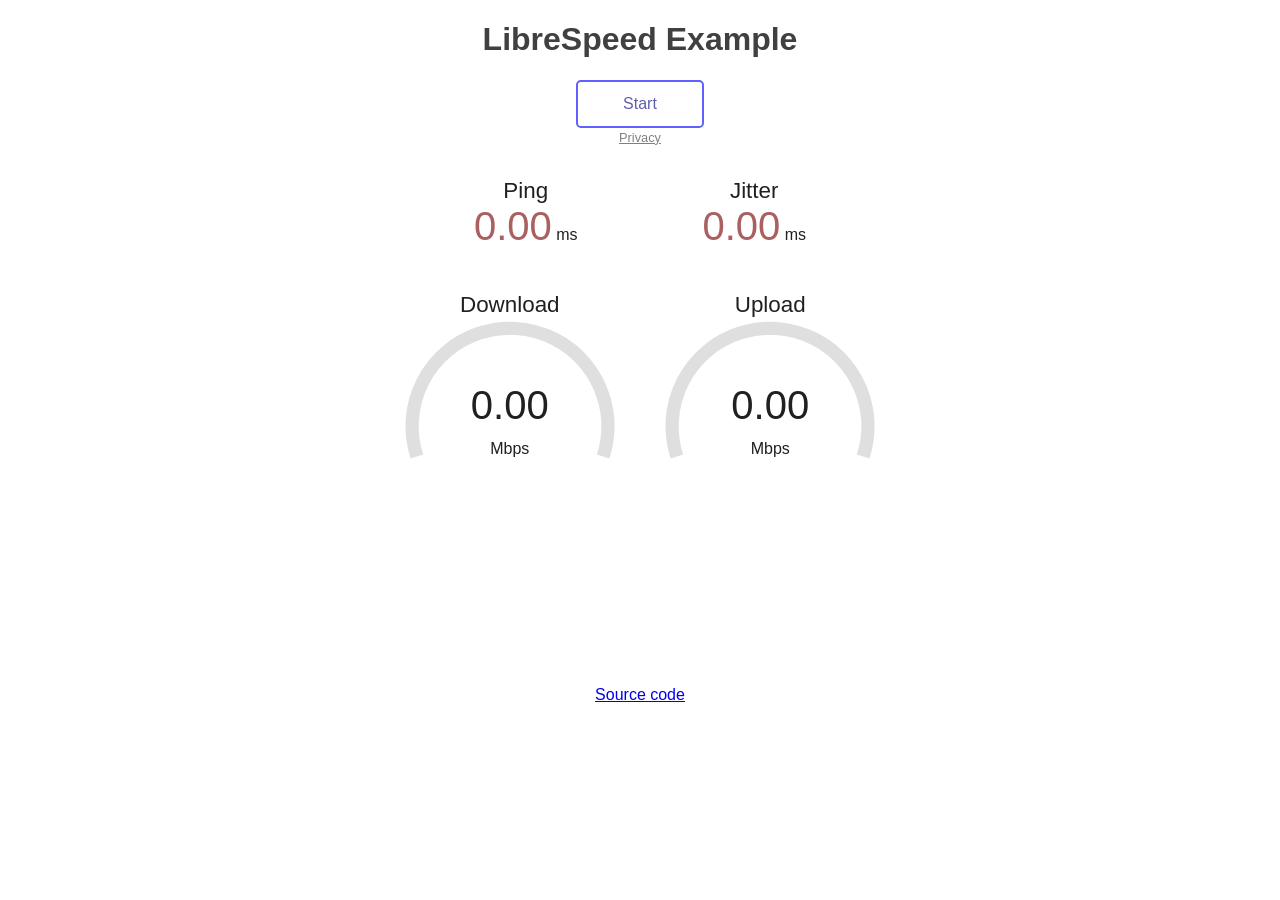
==== web/assets/index.html @ 5039dc13 "Use single server example as default frontend This just works out of the box" ====
<!DOCTYPE html>
<html>
<head>
<meta name="viewport" content="width=device-width, initial-scale=1, shrink-to-fit=no, user-scalable=no" />
<meta charset="UTF-8" />
<link rel="shortcut icon" href="favicon.ico">
<script type="text/javascript" src="speedtest.js"></script>
<script type="text/javascript">
function I(i){return document.getElementById(i);}
//INITIALIZE SPEEDTEST
var s=new Speedtest(); //create speedtest object
s.setParameter("telemetry_level","basic"); //enable telemetry

var meterBk=/Trident.*rv:(\d+\.\d+)/i.test(navigator.userAgent)?"#EAEAEA":"#80808040";
var dlColor="#6060AA",
	ulColor="#616161";
var progColor=meterBk;

//CODE FOR GAUGES
function drawMeter(c,amount,bk,fg,progress,prog){
	var ctx=c.getContext("2d");
	var dp=window.devicePixelRatio||1;
	var cw=c.clientWidth*dp, ch=c.clientHeight*dp;
	var sizScale=ch*0.0055;
	if(c.width==cw&&c.height==ch){
		ctx.clearRect(0,0,cw,ch);
	}else{
		c.width=cw;
		c.height=ch;
	}
	ctx.beginPath();
	ctx.strokeStyle=bk;
	ctx.lineWidth=12*sizScale;
	ctx.arc(c.width/2,c.height-58*sizScale,c.height/1.8-ctx.lineWidth,-Math.PI*1.1,Math.PI*0.1);
	ctx.stroke();
	ctx.beginPath();
	ctx.strokeStyle=fg;
	ctx.lineWidth=12*sizScale;
	ctx.arc(c.width/2,c.height-58*sizScale,c.height/1.8-ctx.lineWidth,-Math.PI*1.1,amount*Math.PI*1.2-Math.PI*1.1);
	ctx.stroke();
	if(typeof progress !== "undefined"){
		ctx.fillStyle=prog;
		ctx.fillRect(c.width*0.3,c.height-16*sizScale,c.width*0.4*progress,4*sizScale);
	}
}
function mbpsToAmount(s){
	return 1-(1/(Math.pow(1.3,Math.sqrt(s))));
}
function format(d){
    d=Number(d);
    if(d<10) return d.toFixed(2);
    if(d<100) return d.toFixed(1);
    return d.toFixed(0);
}

//UI CODE
var uiData=null;
function startStop(){
    if(s.getState()==3){
		//speedtest is running, abort
		s.abort();
		data=null;
		I("startStopBtn").className="";
		initUI();
	}else{
		//test is not running, begin
		I("startStopBtn").className="running";
		I("shareArea").style.display="none";
		s.onupdate=function(data){
            uiData=data;
		};
		s.onend=function(aborted){
            I("startStopBtn").className="";
            updateUI(true);
            if(!aborted){
                //if testId is present, show sharing panel, otherwise do nothing
                try{
                    var testId=uiData.testId;
                    if(testId!=null){
                        var shareURL=window.location.href.substring(0,window.location.href.lastIndexOf("/"))+"/results/?id="+testId;
                        I("resultsImg").src=shareURL;
                        I("resultsURL").value=shareURL;
                        I("testId").innerHTML=testId;
                        I("shareArea").style.display="";
                    }
                }catch(e){}
            }
		};
		s.start();
	}
}
//this function reads the data sent back by the test and updates the UI
function updateUI(forced){
	if(!forced&&s.getState()!=3) return;
	if(uiData==null) return;
	var status=uiData.testState;
	I("ip").textContent=uiData.clientIp;
	I("dlText").textContent=(status==1&&uiData.dlStatus==0)?"...":format(uiData.dlStatus);
	drawMeter(I("dlMeter"),mbpsToAmount(Number(uiData.dlStatus*(status==1?oscillate():1))),meterBk,dlColor,Number(uiData.dlProgress),progColor);
	I("ulText").textContent=(status==3&&uiData.ulStatus==0)?"...":format(uiData.ulStatus);
	drawMeter(I("ulMeter"),mbpsToAmount(Number(uiData.ulStatus*(status==3?oscillate():1))),meterBk,ulColor,Number(uiData.ulProgress),progColor);
	I("pingText").textContent=format(uiData.pingStatus);
	I("jitText").textContent=format(uiData.jitterStatus);
}
function oscillate(){
	return 1+0.02*Math.sin(Date.now()/100);
}
//update the UI every frame
window.requestAnimationFrame=window.requestAnimationFrame||window.webkitRequestAnimationFrame||window.mozRequestAnimationFrame||window.msRequestAnimationFrame||(function(callback,element){setTimeout(callback,1000/60);});
function frame(){
	requestAnimationFrame(frame);
	updateUI();
}
frame(); //start frame loop
//function to (re)initialize UI
function initUI(){
	drawMeter(I("dlMeter"),0,meterBk,dlColor,0);
	drawMeter(I("ulMeter"),0,meterBk,ulColor,0);
	I("dlText").textContent="";
	I("ulText").textContent="";
	I("pingText").textContent="";
	I("jitText").textContent="";
	I("ip").textContent="";
}
</script>
<style type="text/css">
	html,body{
		border:none; padding:0; margin:0;
		background:#FFFFFF;
		color:#202020;
	}
	body{
		text-align:center;
		font-family:"Roboto",sans-serif;
	}
	h1{
		color:#404040;
	}
	#startStopBtn{
		display:inline-block;
		margin:0 auto;
		color:#6060AA;
		background-color:rgba(0,0,0,0);
		border:0.15em solid #6060FF;
		border-radius:0.3em;
		transition:all 0.3s;
		box-sizing:border-box;
		width:8em; height:3em;
		line-height:2.7em;
		cursor:pointer;
		box-shadow: 0 0 0 rgba(0,0,0,0.1), inset 0 0 0 rgba(0,0,0,0.1);
	}
	#startStopBtn:hover{
		box-shadow: 0 0 2em rgba(0,0,0,0.1), inset 0 0 1em rgba(0,0,0,0.1);
	}
	#startStopBtn.running{
		background-color:#FF3030;
		border-color:#FF6060;
		color:#FFFFFF;
	}
	#startStopBtn:before{
		content:"Start";
	}
	#startStopBtn.running:before{
		content:"Abort";
	}
	#test{
		margin-top:2em;
		margin-bottom:12em;
	}
	div.testArea{
		display:inline-block;
		width:16em;
		height:12.5em;
		position:relative;
		box-sizing:border-box;
	}
	div.testArea2{
		display:inline-block;
		width:14em;
		height:7em;
		position:relative;
		box-sizing:border-box;
		text-align:center;
	}
	div.testArea div.testName{
		position:absolute;
		top:0.1em; left:0;
		width:100%;
		font-size:1.4em;
		z-index:9;
	}
	div.testArea2 div.testName{
        display:block;
        text-align:center;
        font-size:1.4em;
	}
	div.testArea div.meterText{
		position:absolute;
		bottom:1.55em; left:0;
		width:100%;
		font-size:2.5em;
		z-index:9;
	}
	div.testArea2 div.meterText{
        display:inline-block;
        font-size:2.5em;
	}
	div.meterText:empty:before{
		content:"0.00";
	}
	div.testArea div.unit{
		position:absolute;
		bottom:2em; left:0;
		width:100%;
		z-index:9;
	}
	div.testArea2 div.unit{
		display:inline-block;
	}
	div.testArea canvas{
		position:absolute;
		top:0; left:0; width:100%; height:100%;
		z-index:1;
	}
	div.testGroup{
		display:block;
        margin: 0 auto;
	}
	#shareArea{
		width:95%;
		max-width:40em;
		margin:0 auto;
		margin-top:2em;
	}
	#shareArea > *{
		display:block;
		width:100%;
		height:auto;
		margin: 0.25em 0;
	}
	#privacyPolicy{
        position:fixed;
        top:2em;
        bottom:2em;
        left:2em;
        right:2em;
        overflow-y:auto;
        width:auto;
        height:auto;
        box-shadow:0 0 3em 1em #000000;
        z-index:999999;
        text-align:left;
        background-color:#FFFFFF;
        padding:1em;
	}
	a.privacy{
        text-align:center;
        font-size:0.8em;
        color:#808080;
        padding: 0 3em;
    }
    div.closePrivacyPolicy {
        width: 100%;
        text-align: center;
    }
    div.closePrivacyPolicy a.privacy {
        padding: 1em 3em;
    }
	@media all and (max-width:40em){
		body{
			font-size:0.8em;
		}
	}
</style>
<title>LibreSpeed Example</title>
</head>
<body>
<h1>LibreSpeed Example</h1>
<div id="testWrapper">
	<div id="startStopBtn" onclick="startStop()"></div><br/>
	<a class="privacy" href="#" onclick="I('privacyPolicy').style.display=''">Privacy</a>
	<div id="test">
		<div class="testGroup">
			<div class="testArea2">
				<div class="testName">Ping</div>
				<div id="pingText" class="meterText" style="color:#AA6060"></div>
				<div class="unit">ms</div>
			</div>
			<div class="testArea2">
				<div class="testName">Jitter</div>
				<div id="jitText" class="meterText" style="color:#AA6060"></div>
				<div class="unit">ms</div>
			</div>
		</div>
		<div class="testGroup">
			<div class="testArea">
				<div class="testName">Download</div>
				<canvas id="dlMeter" class="meter"></canvas>
				<div id="dlText" class="meterText"></div>
				<div class="unit">Mbps</div>
			</div>
			<div class="testArea">
				<div class="testName">Upload</div>
				<canvas id="ulMeter" class="meter"></canvas>
				<div id="ulText" class="meterText"></div>
				<div class="unit">Mbps</div>
			</div>
		</div>
		<div id="ipArea">
			<span id="ip"></span>
		</div>
		<div id="shareArea" style="display:none">
			<h3>Share results</h3>
			<p>Test ID: <span id="testId"></span></p>
			<input type="text" value="" id="resultsURL" readonly="readonly" onclick="this.select();this.focus();this.select();document.execCommand('copy');alert('Link copied')"/>
			<img src="" id="resultsImg" />
		</div>
	</div>
	<a href="https://github.com/librespeed/speedtest">Source code</a>
</div>
<div id="privacyPolicy" style="display:none">
    <h2>Privacy Policy</h2>
    <p>This HTML5 Speedtest server is configured with telemetry enabled.</p>
    <h4>What data we collect</h4>
    <p>
        At the end of the test, the following data is collected and stored:
        <ul>
            <li>Test ID</li>
            <li>Time of testing</li>
            <li>Test results (download and upload speed, ping and jitter)</li>
            <li>IP address</li>
            <li>ISP information</li>
            <li>Approximate location (inferred from IP address, not GPS)</li>
            <li>User agent and browser locale</li>
            <li>Test log (contains no personal information)</li>
        </ul>
    </p>
    <h4>How we use the data</h4>
    <p>
        Data collected through this service is used to:
        <ul>
            <li>Allow sharing of test results (sharable image for forums, etc.)</li>
            <li>To improve the service offered to you (for instance, to detect problems on our side)</li>
        </ul>
        No personal information is disclosed to third parties.
    </p>
    <h4>Your consent</h4>
    <p>
        By starting the test, you consent to the terms of this privacy policy.
    </p>
    <h4>Data removal</h4>
    <p>
        If you want to have your information deleted, you need to provide either the ID of the test or your IP address. This is the only way to identify your data, without this information we won't be able to comply with your request.<br/><br/>
        Contact this email address for all deletion requests: <a href="mailto:PUT@YOUR_EMAIL.HERE">TO BE FILLED BY DEVELOPER</a>.
    </p>
    <br/><br/>
    <div class="closePrivacyPolicy">
        <a class="privacy" href="#" onclick="I('privacyPolicy').style.display='none'">Close</a>
    </div>
    <br/>
</div>
<script type="text/javascript">setTimeout(function(){initUI()},100);</script>
</body>
</html>
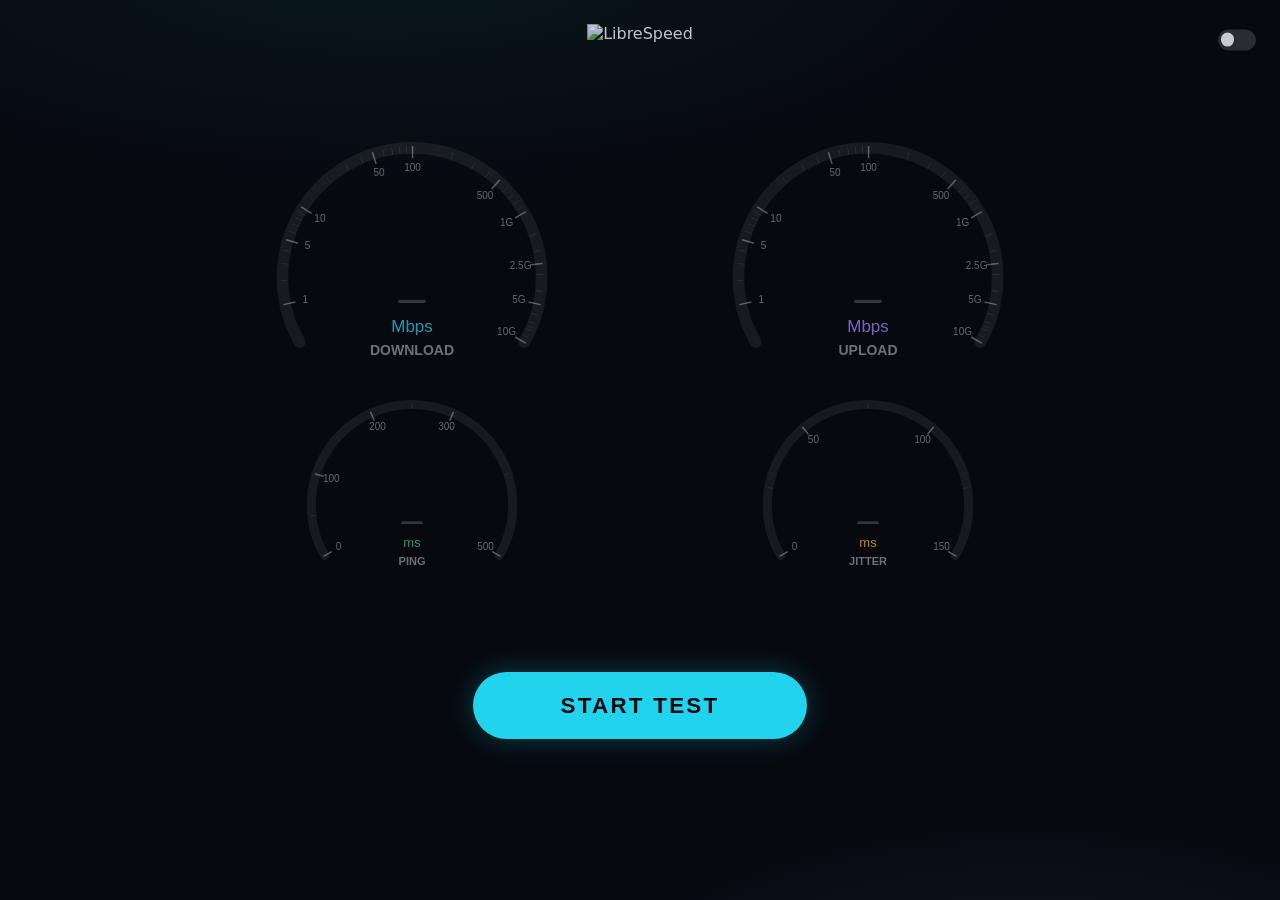
==== commit eb5d3705: "new webinterface, better telemetry.go image" ====
--- a/web/assets/index.html
+++ b/web/assets/index.html
@@ -1,365 +1,765 @@
 <!DOCTYPE html>
-<html>
+<html lang="en">
 <head>
-<meta name="viewport" content="width=device-width, initial-scale=1, shrink-to-fit=no, user-scalable=no" />
-<meta charset="UTF-8" />
-<link rel="shortcut icon" href="favicon.ico">
-<script type="text/javascript" src="speedtest.js"></script>
-<script type="text/javascript">
-function I(i){return document.getElementById(i);}
-//INITIALIZE SPEEDTEST
-var s=new Speedtest(); //create speedtest object
-s.setParameter("telemetry_level","basic"); //enable telemetry
-
-var meterBk=/Trident.*rv:(\d+\.\d+)/i.test(navigator.userAgent)?"#EAEAEA":"#80808040";
-var dlColor="#6060AA",
-	ulColor="#616161";
-var progColor=meterBk;
-
-//CODE FOR GAUGES
-function drawMeter(c,amount,bk,fg,progress,prog){
-	var ctx=c.getContext("2d");
-	var dp=window.devicePixelRatio||1;
-	var cw=c.clientWidth*dp, ch=c.clientHeight*dp;
-	var sizScale=ch*0.0055;
-	if(c.width==cw&&c.height==ch){
-		ctx.clearRect(0,0,cw,ch);
-	}else{
-		c.width=cw;
-		c.height=ch;
-	}
-	ctx.beginPath();
-	ctx.strokeStyle=bk;
-	ctx.lineWidth=12*sizScale;
-	ctx.arc(c.width/2,c.height-58*sizScale,c.height/1.8-ctx.lineWidth,-Math.PI*1.1,Math.PI*0.1);
-	ctx.stroke();
-	ctx.beginPath();
-	ctx.strokeStyle=fg;
-	ctx.lineWidth=12*sizScale;
-	ctx.arc(c.width/2,c.height-58*sizScale,c.height/1.8-ctx.lineWidth,-Math.PI*1.1,amount*Math.PI*1.2-Math.PI*1.1);
-	ctx.stroke();
-	if(typeof progress !== "undefined"){
-		ctx.fillStyle=prog;
-		ctx.fillRect(c.width*0.3,c.height-16*sizScale,c.width*0.4*progress,4*sizScale);
-	}
-}
-function mbpsToAmount(s){
-	return 1-(1/(Math.pow(1.3,Math.sqrt(s))));
-}
-function format(d){
-    d=Number(d);
-    if(d<10) return d.toFixed(2);
-    if(d<100) return d.toFixed(1);
-    return d.toFixed(0);
-}
-
-//UI CODE
-var uiData=null;
-function startStop(){
-    if(s.getState()==3){
-		//speedtest is running, abort
-		s.abort();
-		data=null;
-		I("startStopBtn").className="";
-		initUI();
-	}else{
-		//test is not running, begin
-		I("startStopBtn").className="running";
-		I("shareArea").style.display="none";
-		s.onupdate=function(data){
-            uiData=data;
-		};
-		s.onend=function(aborted){
-            I("startStopBtn").className="";
-            updateUI(true);
-            if(!aborted){
-                //if testId is present, show sharing panel, otherwise do nothing
-                try{
-                    var testId=uiData.testId;
-                    if(testId!=null){
-                        var shareURL=window.location.href.substring(0,window.location.href.lastIndexOf("/"))+"/results/?id="+testId;
-                        I("resultsImg").src=shareURL;
-                        I("resultsURL").value=shareURL;
-                        I("testId").innerHTML=testId;
-                        I("shareArea").style.display="";
-                    }
-                }catch(e){}
-            }
-		};
-		s.start();
-	}
-}
-//this function reads the data sent back by the test and updates the UI
-function updateUI(forced){
-	if(!forced&&s.getState()!=3) return;
-	if(uiData==null) return;
-	var status=uiData.testState;
-	I("ip").textContent=uiData.clientIp;
-	I("dlText").textContent=(status==1&&uiData.dlStatus==0)?"...":format(uiData.dlStatus);
-	drawMeter(I("dlMeter"),mbpsToAmount(Number(uiData.dlStatus*(status==1?oscillate():1))),meterBk,dlColor,Number(uiData.dlProgress),progColor);
-	I("ulText").textContent=(status==3&&uiData.ulStatus==0)?"...":format(uiData.ulStatus);
-	drawMeter(I("ulMeter"),mbpsToAmount(Number(uiData.ulStatus*(status==3?oscillate():1))),meterBk,ulColor,Number(uiData.ulProgress),progColor);
-	I("pingText").textContent=format(uiData.pingStatus);
-	I("jitText").textContent=format(uiData.jitterStatus);
-}
-function oscillate(){
-	return 1+0.02*Math.sin(Date.now()/100);
-}
-//update the UI every frame
-window.requestAnimationFrame=window.requestAnimationFrame||window.webkitRequestAnimationFrame||window.mozRequestAnimationFrame||window.msRequestAnimationFrame||(function(callback,element){setTimeout(callback,1000/60);});
-function frame(){
-	requestAnimationFrame(frame);
-	updateUI();
-}
-frame(); //start frame loop
-//function to (re)initialize UI
-function initUI(){
-	drawMeter(I("dlMeter"),0,meterBk,dlColor,0);
-	drawMeter(I("ulMeter"),0,meterBk,ulColor,0);
-	I("dlText").textContent="";
-	I("ulText").textContent="";
-	I("pingText").textContent="";
-	I("jitText").textContent="";
-	I("ip").textContent="";
-}
-</script>
-<style type="text/css">
-	html,body{
-		border:none; padding:0; margin:0;
-		background:#FFFFFF;
-		color:#202020;
-	}
-	body{
-		text-align:center;
-		font-family:"Roboto",sans-serif;
-	}
-	h1{
-		color:#404040;
-	}
-	#startStopBtn{
-		display:inline-block;
-		margin:0 auto;
-		color:#6060AA;
-		background-color:rgba(0,0,0,0);
-		border:0.15em solid #6060FF;
-		border-radius:0.3em;
-		transition:all 0.3s;
-		box-sizing:border-box;
-		width:8em; height:3em;
-		line-height:2.7em;
-		cursor:pointer;
-		box-shadow: 0 0 0 rgba(0,0,0,0.1), inset 0 0 0 rgba(0,0,0,0.1);
-	}
-	#startStopBtn:hover{
-		box-shadow: 0 0 2em rgba(0,0,0,0.1), inset 0 0 1em rgba(0,0,0,0.1);
-	}
-	#startStopBtn.running{
-		background-color:#FF3030;
-		border-color:#FF6060;
-		color:#FFFFFF;
-	}
-	#startStopBtn:before{
-		content:"Start";
-	}
-	#startStopBtn.running:before{
-		content:"Abort";
-	}
-	#test{
-		margin-top:2em;
-		margin-bottom:12em;
-	}
-	div.testArea{
-		display:inline-block;
-		width:16em;
-		height:12.5em;
-		position:relative;
-		box-sizing:border-box;
-	}
-	div.testArea2{
-		display:inline-block;
-		width:14em;
-		height:7em;
-		position:relative;
-		box-sizing:border-box;
-		text-align:center;
-	}
-	div.testArea div.testName{
-		position:absolute;
-		top:0.1em; left:0;
-		width:100%;
-		font-size:1.4em;
-		z-index:9;
-	}
-	div.testArea2 div.testName{
-        display:block;
-        text-align:center;
-        font-size:1.4em;
-	}
-	div.testArea div.meterText{
-		position:absolute;
-		bottom:1.55em; left:0;
-		width:100%;
-		font-size:2.5em;
-		z-index:9;
-	}
-	div.testArea2 div.meterText{
-        display:inline-block;
-        font-size:2.5em;
-	}
-	div.meterText:empty:before{
-		content:"0.00";
-	}
-	div.testArea div.unit{
-		position:absolute;
-		bottom:2em; left:0;
-		width:100%;
-		z-index:9;
-	}
-	div.testArea2 div.unit{
-		display:inline-block;
-	}
-	div.testArea canvas{
-		position:absolute;
-		top:0; left:0; width:100%; height:100%;
-		z-index:1;
-	}
-	div.testGroup{
-		display:block;
-        margin: 0 auto;
-	}
-	#shareArea{
-		width:95%;
-		max-width:40em;
-		margin:0 auto;
-		margin-top:2em;
-	}
-	#shareArea > *{
-		display:block;
-		width:100%;
-		height:auto;
-		margin: 0.25em 0;
-	}
-	#privacyPolicy{
-        position:fixed;
-        top:2em;
-        bottom:2em;
-        left:2em;
-        right:2em;
-        overflow-y:auto;
-        width:auto;
-        height:auto;
-        box-shadow:0 0 3em 1em #000000;
-        z-index:999999;
-        text-align:left;
-        background-color:#FFFFFF;
-        padding:1em;
-	}
-	a.privacy{
-        text-align:center;
-        font-size:0.8em;
-        color:#808080;
-        padding: 0 3em;
-    }
-    div.closePrivacyPolicy {
-        width: 100%;
-        text-align: center;
-    }
-    div.closePrivacyPolicy a.privacy {
-        padding: 1em 3em;
-    }
-	@media all and (max-width:40em){
-		body{
-			font-size:0.8em;
-		}
-	}
-</style>
-<title>LibreSpeed Example</title>
+  <meta charset="UTF-8" />
+  <meta name="viewport" content="width=device-width, initial-scale=1, shrink-to-fit=no" />
+  <link rel="shortcut icon" href="images/favicon.svg" />
+  <script src="speedtest.js"></script>
+  <link rel="stylesheet" href="styling/fonts.css" />
+  <title>LibreSpeed</title>
+  <!-- prevent flash of wrong theme -->
+  <script>(function(){var t=localStorage.getItem('ls-theme');if(t)document.documentElement.setAttribute('data-theme',t);})();</script>
+  <style>
+    *, *::before, *::after { box-sizing: border-box; margin: 0; padding: 0; }
+
+    :root {
+      --bg:       #07090f;
+      --panel:    #0d1120;
+      --border:   rgba(255,255,255,0.07);
+      --text:     #eef2ff;
+      --muted:    rgba(238,242,255,0.38);
+      --dim:      rgba(238,242,255,0.13);
+      --dl:       #22d3ee;
+      --ul:       #a78bfa;
+      --ping:     #34d399;
+      --jitter:   #fbbf24;
+      /* canvas gauge colors (read from JS) */
+      --c-track:    rgba(255,255,255,0.07);
+      --c-tick-maj: rgba(255,255,255,0.32);
+      --c-tick-min: rgba(255,255,255,0.10);
+      --c-tick-lbl: rgba(255,255,255,0.38);
+      --c-num:      #ffffff;
+      --c-num-0:    rgba(255,255,255,0.22);
+      /* component helpers */
+      --card-bg:  rgba(255,255,255,0.03);
+      --input-bg: rgba(255,255,255,0.05);
+      --hover-bg: rgba(255,255,255,0.06);
+      --btn-glow: rgba(34,211,238,0.28);
+      --btn-glow2:rgba(34,211,238,0.45);
+      --grad-1:   rgba(34,211,238,0.07);
+      --grad-2:   rgba(167,139,250,0.09);
+    }
+
+    /* ── light theme ── */
+    [data-theme="light"] {
+      --bg:       #e8eaf2;
+      --panel:    #f4f5fa;
+      --border:   rgba(0,0,0,0.08);
+      --text:     #0f172a;
+      --muted:    rgba(15,23,42,0.52);
+      --dim:      rgba(15,23,42,0.28);
+      --dl:       #0891b2;
+      --ul:       #7c3aed;
+      --ping:     #059669;
+      --jitter:   #b45309;
+      --c-track:    rgba(0,0,0,0.08);
+      --c-tick-maj: rgba(0,0,0,0.35);
+      --c-tick-min: rgba(0,0,0,0.12);
+      --c-tick-lbl: rgba(0,0,0,0.45);
+      --c-num:      #0f172a;
+      --c-num-0:    rgba(15,23,42,0.20);
+      --card-bg:  rgba(0,0,0,0.03);
+      --input-bg: rgba(0,0,0,0.04);
+      --hover-bg: rgba(0,0,0,0.05);
+      --btn-glow: rgba(8,145,178,0.22);
+      --btn-glow2:rgba(8,145,178,0.38);
+      --grad-1:   rgba(34,211,238,0.10);
+      --grad-2:   rgba(167,139,250,0.10);
+    }
+
+    html { background: var(--bg); min-height: 100%; overflow-x: hidden; }
+
+    body {
+      font-family: 'Inter', system-ui, sans-serif;
+      color: var(--text);
+      min-height: 100vh;
+      overflow-x: hidden;
+      display: flex;
+      flex-direction: column;
+      background:
+        radial-gradient(ellipse 100% 50% at 30% -5%,  var(--grad-1) 0%, transparent 55%),
+        radial-gradient(ellipse  70% 40% at 80% 110%, var(--grad-2) 0%, transparent 50%),
+        var(--bg);
+    }
+
+    /* ── header ── */
+    header {
+      position: relative;
+      display: flex;
+      align-items: center;
+      justify-content: center;
+      padding: 1.5rem 2rem;
+    }
+    header img {
+      height: 2rem;
+      opacity: 0.8;
+      transition: opacity 0.2s;
+    }
+    [data-theme="light"] header img {
+      background: rgba(7, 9, 15, 0.82);
+      padding: 0.3rem 0.7rem;
+      border-radius: 0.45rem;
+    }
+
+    /* ── main ── */
+    main {
+      flex: 1;
+      display: flex;
+      flex-direction: column;
+      align-items: center;
+      padding: 3rem 2rem 4rem;
+      gap: 2.8rem;
+    }
+
+    /* ── gauges ── */
+    .gauges {
+      display: grid;
+      grid-template-columns: 1fr 1fr;
+      gap: 0.8rem 2rem;
+      width: 100%;
+      max-width: 880px;
+    }
+    .gauge-wrap { display: flex; justify-content: center; }
+    .gauge-wrap canvas {
+      width: 100%;
+      max-width: 360px;
+      aspect-ratio: 1.45 / 1;
+      display: block;
+      min-width: 0;
+    }
+    .gauge-wrap.sm canvas { max-width: 280px; }
+
+    /* ── controls ── */
+    .controls {
+      display: flex;
+      flex-direction: column;
+      align-items: center;
+      gap: 1rem;
+    }
+    #ip-info {
+      font-size: 1.2rem;
+      color: var(--muted);
+      min-height: 1.8rem;
+      text-align: center;
+    }
+    #ip-info strong { color: var(--text); }
+
+    #btn-start {
+      font-family: 'Inter', sans-serif;
+      font-size: 1.4rem;
+      font-weight: 700;
+      letter-spacing: 0.1em;
+      text-transform: uppercase;
+      color: #07090f;
+      background: var(--dl);
+      border: none;
+      border-radius: 100px;
+      padding: 1.3rem 5.5rem;
+      cursor: pointer;
+      transition: transform 0.15s, box-shadow 0.2s, background 0.2s;
+      box-shadow: 0 0 28px var(--btn-glow), 0 2px 8px rgba(0,0,0,0.3);
+    }
+    #btn-start:hover:not(:disabled) {
+      transform: translateY(-2px) scale(1.02);
+      box-shadow: 0 0 44px var(--btn-glow2), 0 4px 16px rgba(0,0,0,0.4);
+    }
+    #btn-start:active:not(:disabled) { transform: scale(0.97); }
+    #btn-start.abort {
+      background: #f87171;
+      box-shadow: 0 0 28px rgba(248,113,113,0.35);
+    }
+    #btn-start:disabled { opacity: 0.35; cursor: default; }
+
+    /* ── results ── */
+    #results {
+      width: 100%;
+      max-width: 880px;
+      display: none;
+      grid-template-columns: repeat(4, 1fr);
+      gap: 1.2rem;
+      animation: slide-up 0.45s cubic-bezier(0.16,1,0.3,1);
+    }
+    #results.visible { display: grid; }
+    @keyframes slide-up {
+      from { opacity: 0; transform: translateY(16px); }
+      to   { opacity: 1; transform: translateY(0); }
+    }
+    .r-card {
+      display: flex;
+      flex-direction: column;
+      align-items: center;
+      gap: 0.3rem;
+      padding: 1.6rem 1rem 1.4rem;
+      background: var(--card-bg);
+      border: 1px solid var(--border);
+      border-radius: 1rem;
+    }
+    .r-val {
+      font-size: 3rem;
+      font-weight: 200;
+      letter-spacing: -0.03em;
+      font-variant-numeric: tabular-nums;
+      line-height: 1;
+    }
+    .r-label {
+      font-size: 0.95rem;
+      font-weight: 700;
+      letter-spacing: 0.12em;
+      text-transform: uppercase;
+      color: var(--muted);
+      margin-top: 0.2rem;
+    }
+    .r-unit { font-size: 0.95rem; color: var(--dim); }
+    [data-m=dl]     .r-val { color: var(--dl); }
+    [data-m=ul]     .r-val { color: var(--ul); }
+    [data-m=ping]   .r-val { color: var(--ping); }
+    [data-m=jitter] .r-val { color: var(--jitter); }
+
+    /* ── share button ── */
+    #btn-share {
+      font-family: 'Inter', sans-serif;
+      font-size: 1.2rem;
+      font-weight: 600;
+      letter-spacing: 0.08em;
+      text-transform: uppercase;
+      color: var(--dl);
+      background: transparent;
+      border: 1px solid var(--dl);
+      border-radius: 100px;
+      padding: 0.8rem 2.5rem;
+      cursor: pointer;
+      transition: background 0.2s;
+    }
+    #btn-share:hover { background: rgba(34,211,238,0.08); }
+
+    /* ── share dialog ── */
+    dialog {
+      background: var(--panel);
+      border: 1px solid var(--border);
+      border-radius: 1.2rem;
+      color: var(--text);
+      width: min(92vw, 560px);
+      padding: 2.8rem 2.8rem 2.4rem;
+      margin: auto;
+    }
+    dialog::backdrop { background: rgba(0,0,0,0.75); backdrop-filter: blur(6px); }
+    dialog:not([open]) { display: none; }
+    dialog[open] {
+      display: flex;
+      flex-direction: column;
+      gap: 1.6rem;
+      animation: pop-in 0.22s cubic-bezier(0.16,1,0.3,1);
+    }
+    @keyframes pop-in {
+      from { opacity: 0; transform: scale(0.93); }
+      to   { opacity: 1; transform: scale(1); }
+    }
+    dialog h2 {
+      font-size: 1.8rem;
+      font-weight: 300;
+      letter-spacing: -0.02em;
+      color: var(--text);
+    }
+    .close-x {
+      position: absolute;
+      top: 1.4rem; right: 1.4rem;
+      background: none;
+      border: none;
+      color: var(--muted);
+      font-size: 1.6rem;
+      cursor: pointer;
+      line-height: 1;
+      padding: 0.4rem;
+      border-radius: 50%;
+      transition: color 0.15s, background 0.15s;
+    }
+    .close-x:hover { color: var(--text); background: var(--hover-bg); }
+    dialog img {
+      width: 100%;
+      border-radius: 0.8rem;
+      border: 1px solid var(--border);
+      display: block;
+    }
+    .share-row {
+      display: flex;
+      gap: 0.8rem;
+    }
+    .share-row input {
+      flex: 1;
+      background: var(--input-bg);
+      border: 1px solid var(--border);
+      border-radius: 0.6rem;
+      color: var(--muted);
+      font-family: 'Inter', monospace;
+      font-size: 1.1rem;
+      padding: 0.7rem 1rem;
+      outline: none;
+    }
+    .share-row button {
+      font-family: 'Inter', sans-serif;
+      font-size: 1.2rem;
+      font-weight: 600;
+      color: #07090f;
+      background: var(--dl);
+      border: none;
+      border-radius: 0.6rem;
+      padding: 0.7rem 1.6rem;
+      cursor: pointer;
+      white-space: nowrap;
+      transition: opacity 0.15s;
+    }
+    .share-row button:hover { opacity: 0.85; }
+
+    /* ── responsive ── */
+    @media (max-width: 700px) {
+      header { padding: 1rem 1.2rem; }
+      main { padding: 1.5rem 0.8rem 2.5rem; gap: 1.8rem; }
+      .gauges {
+        gap: 0.4rem 0.6rem;
+        max-width: 100%;
+      }
+      .gauge-wrap canvas { max-width: 100%; }
+      .gauge-wrap.sm canvas { max-width: 100%; }
+      #results { grid-template-columns: repeat(2, 1fr); gap: 0.7rem; }
+      .r-card { padding: 1.2rem 0.6rem 1rem; }
+      .r-val { font-size: 2.4rem; }
+      .r-label { font-size: 0.8rem; }
+      .r-unit { font-size: 0.8rem; }
+      #btn-start { font-size: 1.2rem; padding: 1.1rem 4rem; }
+    }
+
+    @media (max-width: 420px) {
+      .gauges { gap: 0.3rem; }
+      .r-val { font-size: 2rem; }
+      #ip-info { font-size: 1rem; }
+    }
+
+    /* ── theme toggle (top-right of header) ── */
+    .theme-switch {
+      position: absolute;
+      right: 1.5rem;
+      top: 50%;
+      transform: translateY(-50%);
+      display: flex;
+      align-items: center;
+      cursor: pointer;
+      user-select: none;
+    }
+    .pill {
+      width: 2.4rem;
+      height: 1.3rem;
+      background: rgba(255,255,255,0.14);
+      border-radius: 100px;
+      position: relative;
+      transition: background 0.25s;
+    }
+    [data-theme="light"] .pill { background: var(--dl); }
+    .dot {
+      position: absolute;
+      top: 3px;
+      left: 3px;
+      width: 0.85rem;
+      height: 0.85rem;
+      border-radius: 50%;
+      background: rgba(255,255,255,0.75);
+      transition: transform 0.25s cubic-bezier(0.34,1.4,0.64,1);
+      box-shadow: 0 1px 3px rgba(0,0,0,0.3);
+    }
+    [data-theme="light"] .dot {
+      transform: translateX(1.1rem);
+      background: #ffffff;
+    }
+  </style>
 </head>
 <body>
-<h1>LibreSpeed Example</h1>
-<div id="testWrapper">
-	<div id="startStopBtn" onclick="startStop()"></div><br/>
-	<a class="privacy" href="#" onclick="I('privacyPolicy').style.display=''">Privacy</a>
-	<div id="test">
-		<div class="testGroup">
-			<div class="testArea2">
-				<div class="testName">Ping</div>
-				<div id="pingText" class="meterText" style="color:#AA6060"></div>
-				<div class="unit">ms</div>
-			</div>
-			<div class="testArea2">
-				<div class="testName">Jitter</div>
-				<div id="jitText" class="meterText" style="color:#AA6060"></div>
-				<div class="unit">ms</div>
-			</div>
-		</div>
-		<div class="testGroup">
-			<div class="testArea">
-				<div class="testName">Download</div>
-				<canvas id="dlMeter" class="meter"></canvas>
-				<div id="dlText" class="meterText"></div>
-				<div class="unit">Mbps</div>
-			</div>
-			<div class="testArea">
-				<div class="testName">Upload</div>
-				<canvas id="ulMeter" class="meter"></canvas>
-				<div id="ulText" class="meterText"></div>
-				<div class="unit">Mbps</div>
-			</div>
-		</div>
-		<div id="ipArea">
-			<span id="ip"></span>
-		</div>
-		<div id="shareArea" style="display:none">
-			<h3>Share results</h3>
-			<p>Test ID: <span id="testId"></span></p>
-			<input type="text" value="" id="resultsURL" readonly="readonly" onclick="this.select();this.focus();this.select();document.execCommand('copy');alert('Link copied')"/>
-			<img src="" id="resultsImg" />
-		</div>
-	</div>
-	<a href="https://github.com/librespeed/speedtest">Source code</a>
-</div>
-<div id="privacyPolicy" style="display:none">
-    <h2>Privacy Policy</h2>
-    <p>This HTML5 Speedtest server is configured with telemetry enabled.</p>
-    <h4>What data we collect</h4>
-    <p>
-        At the end of the test, the following data is collected and stored:
-        <ul>
-            <li>Test ID</li>
-            <li>Time of testing</li>
-            <li>Test results (download and upload speed, ping and jitter)</li>
-            <li>IP address</li>
-            <li>ISP information</li>
-            <li>Approximate location (inferred from IP address, not GPS)</li>
-            <li>User agent and browser locale</li>
-            <li>Test log (contains no personal information)</li>
-        </ul>
-    </p>
-    <h4>How we use the data</h4>
-    <p>
-        Data collected through this service is used to:
-        <ul>
-            <li>Allow sharing of test results (sharable image for forums, etc.)</li>
-            <li>To improve the service offered to you (for instance, to detect problems on our side)</li>
-        </ul>
-        No personal information is disclosed to third parties.
-    </p>
-    <h4>Your consent</h4>
-    <p>
-        By starting the test, you consent to the terms of this privacy policy.
-    </p>
-    <h4>Data removal</h4>
-    <p>
-        If you want to have your information deleted, you need to provide either the ID of the test or your IP address. This is the only way to identify your data, without this information we won't be able to comply with your request.<br/><br/>
-        Contact this email address for all deletion requests: <a href="mailto:PUT@YOUR_EMAIL.HERE">TO BE FILLED BY DEVELOPER</a>.
-    </p>
-    <br/><br/>
-    <div class="closePrivacyPolicy">
-        <a class="privacy" href="#" onclick="I('privacyPolicy').style.display='none'">Close</a>
+
+<header>
+  <img src="images/logo.svg" alt="LibreSpeed" />
+  <label class="theme-switch" title="Toggle dark / light theme">
+    <input type="checkbox" id="theme-chk" hidden>
+    <span class="pill"><span class="dot"></span></span>
+  </label>
+</header>
+
+<main>
+  <div class="gauges">
+    <div class="gauge-wrap">    <canvas id="g-dl"></canvas>     </div>
+    <div class="gauge-wrap">    <canvas id="g-ul"></canvas>     </div>
+    <div class="gauge-wrap sm"> <canvas id="g-ping"></canvas>   </div>
+    <div class="gauge-wrap sm"> <canvas id="g-jitter"></canvas> </div>
+  </div>
+
+  <div class="controls">
+    <p id="ip-info"></p>
+    <button id="btn-start" disabled>Loading…</button>
+    <button id="btn-share" style="display:none">Share Results</button>
+  </div>
+
+  <div id="results">
+    <div class="r-card" data-m="dl">
+      <div class="r-val" id="r-dl">—</div>
+      <div class="r-label">Download</div>
+      <div class="r-unit">Mbps</div>
     </div>
-    <br/>
-</div>
-<script type="text/javascript">setTimeout(function(){initUI()},100);</script>
+    <div class="r-card" data-m="ul">
+      <div class="r-val" id="r-ul">—</div>
+      <div class="r-label">Upload</div>
+      <div class="r-unit">Mbps</div>
+    </div>
+    <div class="r-card" data-m="ping">
+      <div class="r-val" id="r-ping">—</div>
+      <div class="r-label">Ping</div>
+      <div class="r-unit">ms</div>
+    </div>
+    <div class="r-card" data-m="jitter">
+      <div class="r-val" id="r-jitter">—</div>
+      <div class="r-label">Jitter</div>
+      <div class="r-unit">ms</div>
+    </div>
+  </div>
+</main>
+
+<dialog id="share-dialog">
+  <button id="btn-close-share" class="close-x" title="Close">&#x2715;</button>
+  <h2>Share your results</h2>
+  <img id="share-img" src="" alt="Speed test results" />
+  <div class="share-row">
+    <input id="share-link" type="text" readonly />
+    <button id="btn-copy">Copy link</button>
+  </div>
+</dialog>
+
+<script>
+// ── Gauge geometry (240° arc, open at bottom) ─────────────────────────────
+// Clockwise from lower-left (150°) to lower-right (30°), passing over the top
+const G_START = (5 * Math.PI) / 6;
+const G_SWEEP = (4 * Math.PI) / 3;
+
+const GAUGES = {
+  dl:     { el: null, color: '#22d3ee', cssVar: '--dl', label: 'DOWNLOAD', unit: 'Mbps', isLog: true,  max: 10000 },
+  ul:     { el: null, color: '#a78bfa', cssVar: '--ul', label: 'UPLOAD',   unit: 'Mbps', isLog: true,  max: 10000 },
+  ping:   { el: null, color: '#34d399', cssVar: '--ping', label: 'PING',   unit: 'ms',   isLog: false, max: 500   },
+  jitter: { el: null, color: '#fbbf24', cssVar: '--jitter', label: 'JITTER', unit: 'ms', isLog: false, max: 150   },
+};
+
+// Tick definitions — log scale 1–10000 Mbps
+// Each decade (1-10, 10-100, 100-1G, 1G-10G) spans ~60° on the arc.
+// Labels at key reference points including 2.5G and 5G for multi-gig connections.
+function logTicks() {
+  const major = [
+    { v: 1,     label: '1'    },
+    { v: 5,     label: '5'    },
+    { v: 10,    label: '10'   },
+    { v: 50,    label: '50'   },
+    { v: 100,   label: '100'  },
+    { v: 500,   label: '500'  },
+    { v: 1000,  label: '1G'   },
+    { v: 2500,  label: '2.5G' },
+    { v: 5000,  label: '5G'   },
+    { v: 10000, label: '10G'  },
+  ];
+  const minor = [
+    2,3,4, 6,7,8,9,
+    20,30,40, 60,70,80,90,
+    200,300,400, 600,700,800,900,
+    1500,2000,3000,4000,6000,7000,7500,8000,9000,
+  ];
+  return [
+    ...major.map(m => ({ ...m, major: true  })),
+    ...minor.map(v => ({ v,    major: false })),
+  ];
+}
+function linTicks(vals, majors) {
+  return vals.map(v => ({ v, major: majors.includes(v), label: majors.includes(v) ? ''+v : '' }));
+}
+GAUGES.dl.ticks     = logTicks();
+GAUGES.ul.ticks     = logTicks();
+GAUGES.ping.ticks   = linTicks([0,50,100,150,200,250,300,400,500], [0,100,200,300,500]);
+GAUGES.jitter.ticks = linTicks([0,25,50,75,100,125,150],           [0,50,100,150]);
+
+function valToAngle(v, max, isLog) {
+  let r = isLog
+    ? Math.log10(Math.max(0.001, v) + 1) / Math.log10(max + 1)
+    : v / max;
+  return G_START + Math.max(0, Math.min(1, r)) * G_SWEEP;
+}
+
+function fmt(v) {
+  v = Number(v);
+  if (!v || isNaN(v)) return '–';
+  if (v < 10)  return v.toFixed(2);
+  if (v < 100) return v.toFixed(1);
+  return v.toFixed(0);
+}
+
+// Like fmt but treats 0 as a real value (e.g. jitter=0 on LAN is valid, not missing)
+function fmtResult(v) {
+  v = Number(v);
+  if (isNaN(v)) return '–';
+  if (v < 10)  return v.toFixed(2);
+  if (v < 100) return v.toFixed(1);
+  return v.toFixed(0);
+}
+
+function draw(g, value, progress, active, dimmed) {
+  const canvas = g.el;
+  const ctx = canvas.getContext('2d');
+  const dpr = window.devicePixelRatio || 1;
+  const W = canvas.clientWidth * dpr;
+  const H = canvas.clientHeight * dpr;
+  if (!W || !H) return;
+  if (canvas.width !== W || canvas.height !== H) { canvas.width = W; canvas.height = H; }
+  ctx.clearRect(0, 0, W, H);
+
+  // read accent color from CSS vars (changes between themes)
+  // neutral canvas colors use isLight directly — CSS-var reading is unreliable on canvas
+  const isLight = document.documentElement.getAttribute('data-theme') === 'light';
+  const gColor  = getComputedStyle(document.documentElement).getPropertyValue(g.cssVar).trim() || g.color;
+  const cTrack  = isLight ? 'rgba(0,0,0,0.08)'       : 'rgba(255,255,255,0.07)';
+  const cTkMaj  = isLight ? 'rgba(0,0,0,0.35)'       : 'rgba(255,255,255,0.32)';
+  const cTkMin  = isLight ? 'rgba(0,0,0,0.12)'       : 'rgba(255,255,255,0.10)';
+  const cTkLbl  = isLight ? 'rgba(0,0,0,0.45)'       : 'rgba(255,255,255,0.38)';
+  const cNum    = isLight ? '#0f172a'  : '#ffffff';
+  const cNum0   = isLight ? '#0f172a'  : '#ffffff'; // solid; globalAlpha handles the fade
+
+  const cx = W / 2;
+  const R  = Math.min(W * 0.36, H * 0.55);
+  const cy = R + H * 0.08;
+  const tw = R * 0.09;
+  const a  = dimmed ? 0.3 : 1;
+
+  // background track
+  ctx.save();
+  ctx.globalAlpha = a;
+  ctx.beginPath();
+  ctx.arc(cx, cy, R, G_START, G_START + G_SWEEP, false);
+  ctx.strokeStyle = cTrack;
+  ctx.lineWidth = tw;
+  ctx.lineCap = 'round';
+  ctx.stroke();
+
+  // ticks
+  g.ticks.forEach(({ v, label, major }) => {
+    const ang = valToAngle(v, g.max, g.isLog);
+    const cos = Math.cos(ang), sin = Math.sin(ang);
+    ctx.beginPath();
+    ctx.moveTo(cx + (R + tw*0.15)*cos, cy + (R + tw*0.15)*sin);
+    ctx.lineTo(cx + (major ? R-tw*0.9 : R-tw*0.45)*cos, cy + (major ? R-tw*0.9 : R-tw*0.45)*sin);
+    ctx.strokeStyle = major ? cTkMaj : cTkMin;
+    ctx.lineWidth = major ? 1.5*dpr : 0.8*dpr;
+    ctx.lineCap = 'butt';
+    ctx.stroke();
+    if (label && major) {
+      const lr = R - tw*1.75;
+      ctx.font = `${Math.round(9.5*dpr)}px Inter,sans-serif`;
+      ctx.fillStyle = cTkLbl;
+      ctx.textAlign = 'center';
+      ctx.textBaseline = 'middle';
+      ctx.fillText(label, cx + lr*cos, cy + lr*sin);
+    }
+  });
+  ctx.restore();
+
+  // value arc + glow
+  if (value > 0) {
+    const va = valToAngle(value, g.max, g.isLog);
+
+    if (active) {
+      ctx.save();
+      ctx.globalAlpha = 0.4;
+      ctx.beginPath();
+      ctx.arc(cx, cy, R, G_START, va, false);
+      ctx.strokeStyle = gColor;
+      ctx.lineWidth = tw * 2.8;
+      ctx.lineCap = 'round';
+      ctx.filter = `blur(${Math.round(tw*0.7)}px)`;
+      ctx.stroke();
+      ctx.restore();
+    }
+
+    ctx.save();
+    ctx.globalAlpha = a;
+    ctx.beginPath();
+    ctx.arc(cx, cy, R, G_START, va, false);
+    ctx.strokeStyle = gColor;
+    ctx.lineWidth = tw;
+    ctx.lineCap = 'round';
+    if (active) { ctx.shadowColor = gColor; ctx.shadowBlur = 10*dpr; }
+    ctx.stroke();
+    ctx.restore();
+
+    // tip dot
+    ctx.save();
+    ctx.globalAlpha = a;
+    ctx.beginPath();
+    ctx.arc(cx + R*Math.cos(va), cy + R*Math.sin(va), tw*0.62, 0, 2*Math.PI);
+    ctx.fillStyle = cNum;
+    ctx.shadowColor = gColor;
+    ctx.shadowBlur = active ? 14*dpr : 6*dpr;
+    ctx.fill();
+    ctx.restore();
+  }
+
+  // progress ring — stays visible while active even after progress hits 1.0,
+  // because the test worker can report 100% a few seconds before testState changes
+  if (active && progress > 0) {
+    const ringEnd = G_START + Math.min(progress, 1) * G_SWEEP;
+    ctx.save();
+    ctx.globalAlpha = 0.45;
+    ctx.beginPath();
+    ctx.arc(cx, cy, R + tw*1.05, G_START, ringEnd, false);
+    ctx.strokeStyle = gColor;
+    ctx.lineWidth = 2*dpr;
+    ctx.lineCap = 'round';
+    ctx.stroke();
+    ctx.restore();
+  }
+
+  // text
+  const numY  = cy + R * 0.28;
+  const numSz = Math.round(R * 0.38);
+  const uSz   = Math.round(R * 0.13);
+  const lSz   = Math.round(R * 0.105);
+
+  ctx.save();
+  ctx.globalAlpha = dimmed ? 0.2 : (value > 0 ? 1 : 0.18);
+  ctx.font = `200 ${numSz}px Inter,sans-serif`;
+  ctx.fillStyle = value > 0 ? cNum : cNum0;
+  ctx.textAlign = 'center';
+  ctx.textBaseline = 'alphabetic';
+  ctx.fillText(value > 0 ? fmt(value) : '–', cx, numY);
+  ctx.restore();
+
+  ctx.save();
+  ctx.globalAlpha = dimmed ? 0.18 : 0.72;
+  ctx.font = `500 ${uSz}px Inter,sans-serif`;
+  ctx.fillStyle = gColor;
+  ctx.textAlign = 'center';
+  ctx.textBaseline = 'top';
+  ctx.fillText(g.unit, cx, numY + uSz*0.3);
+  ctx.restore();
+
+  ctx.save();
+  ctx.globalAlpha = dimmed ? 0.18 : 0.42;
+  ctx.font = `700 ${lSz}px Inter,sans-serif`;
+  ctx.fillStyle = cNum;
+  ctx.textAlign = 'center';
+  ctx.textBaseline = 'top';
+  ctx.fillText(g.label, cx, numY + uSz*0.3 + uSz*1.5);
+  ctx.restore();
+}
+
+// ── App ──────────────────────────────────────────────────────────────────────
+let state  = 'idle';
+let data   = null;
+let testId = null;
+let sp     = null;
+
+window.addEventListener('DOMContentLoaded', () => {
+  GAUGES.dl.el     = document.getElementById('g-dl');
+  GAUGES.ul.el     = document.getElementById('g-ul');
+  GAUGES.ping.el   = document.getElementById('g-ping');
+  GAUGES.jitter.el = document.getElementById('g-jitter');
+
+  // ── theme toggle ────────────────────────────────────────────────────────────
+  const themeChk = document.getElementById('theme-chk');
+  themeChk.checked = document.documentElement.getAttribute('data-theme') === 'light';
+  themeChk.addEventListener('change', () => {
+    const next = themeChk.checked ? 'light' : 'dark';
+    document.documentElement.setAttribute('data-theme', next);
+    localStorage.setItem('ls-theme', next);
+  });
+
+  Object.values(GAUGES).forEach(g => draw(g, 0, 0, false, false));
+
+  sp = new Speedtest();
+  sp.setParameter('telemetry_level', 'basic');
+  sp.onupdate = d => { data = d; };
+  sp.onend    = () => { state = 'done'; };
+
+  const btn     = document.getElementById('btn-start');
+  const btnShare = document.getElementById('btn-share');
+  btn.disabled  = false;
+  btn.textContent = 'Start Test';
+
+  btn.addEventListener('click', () => {
+    if (state === 'running') { sp.abort(); return; }
+    data   = null;
+    testId = null;
+    state  = 'running';
+    document.getElementById('results').classList.remove('visible');
+    document.getElementById('ip-info').innerHTML = '';
+    btnShare.style.display = 'none';
+    btn.textContent = 'Abort';
+    btn.classList.add('abort');
+    Object.values(GAUGES).forEach(g => draw(g, 0, 0, false, false));
+    sp.start();
+  });
+
+  // share button → open dialog
+  btnShare.addEventListener('click', () => {
+    if (!testId) return;
+    const url = location.origin + location.pathname.replace(/[^/]*$/, '') + 'results/?id=' + testId;
+    document.getElementById('share-img').src   = url;
+    document.getElementById('share-link').value = url;
+    document.getElementById('share-dialog').showModal();
+  });
+
+  // copy link
+  document.getElementById('btn-copy').addEventListener('click', async () => {
+    const link = document.getElementById('share-link').value;
+    try {
+      await navigator.clipboard.writeText(link);
+    } catch (_) {
+      document.getElementById('share-link').select();
+      document.execCommand('copy');
+    }
+    const btn = document.getElementById('btn-copy');
+    const orig = btn.textContent;
+    btn.textContent = 'Copied!';
+    setTimeout(() => btn.textContent = orig, 2500);
+  });
+
+  document.getElementById('btn-close-share').addEventListener('click', () =>
+    document.getElementById('share-dialog').close()
+  );
+
+  // render loop
+  (function loop() {
+    requestAnimationFrame(loop);
+    if (!data) return;
+
+    const d       = data;
+    const ts      = d.testState;
+    const running = state === 'running';
+    const done    = state === 'done';
+
+    const oscDl = (running && ts === 1) ? 1 + 0.015 * Math.sin(Date.now() / 120) : 1;
+    const oscUl = (running && ts === 3) ? 1 + 0.015 * Math.sin(Date.now() / 120) : 1;
+
+    draw(GAUGES.dl,     (parseFloat(d.dlStatus)    ||0)*oscDl, parseFloat(d.dlProgress)  ||0, ts===1, running && ts!==1);
+    draw(GAUGES.ul,     (parseFloat(d.ulStatus)    ||0)*oscUl, parseFloat(d.ulProgress)  ||0, ts===3, running && ts!==3);
+    draw(GAUGES.ping,   (parseFloat(d.pingStatus)  ||0),       parseFloat(d.pingProgress)||0, ts===2, running && ts!==2);
+    draw(GAUGES.jitter, (parseFloat(d.jitterStatus)||0),       0,                             ts===2, running && ts!==2);
+
+    if (d.clientIp)
+      document.getElementById('ip-info').innerHTML = `Connected via <strong>${d.clientIp}</strong>`;
+
+    if (done) {
+      document.getElementById('r-dl').textContent     = fmtResult(d.dlStatus);
+      document.getElementById('r-ul').textContent     = fmtResult(d.ulStatus);
+      document.getElementById('r-ping').textContent   = fmtResult(d.pingStatus);
+      document.getElementById('r-jitter').textContent = fmtResult(d.jitterStatus);
+      document.getElementById('results').classList.add('visible');
+      btn.textContent = 'Test Again';
+      btn.classList.remove('abort');
+      if (d.testId) {
+        testId = d.testId;
+        btnShare.style.display = '';
+      }
+    }
+  })();
+});
+</script>
 </body>
 </html>
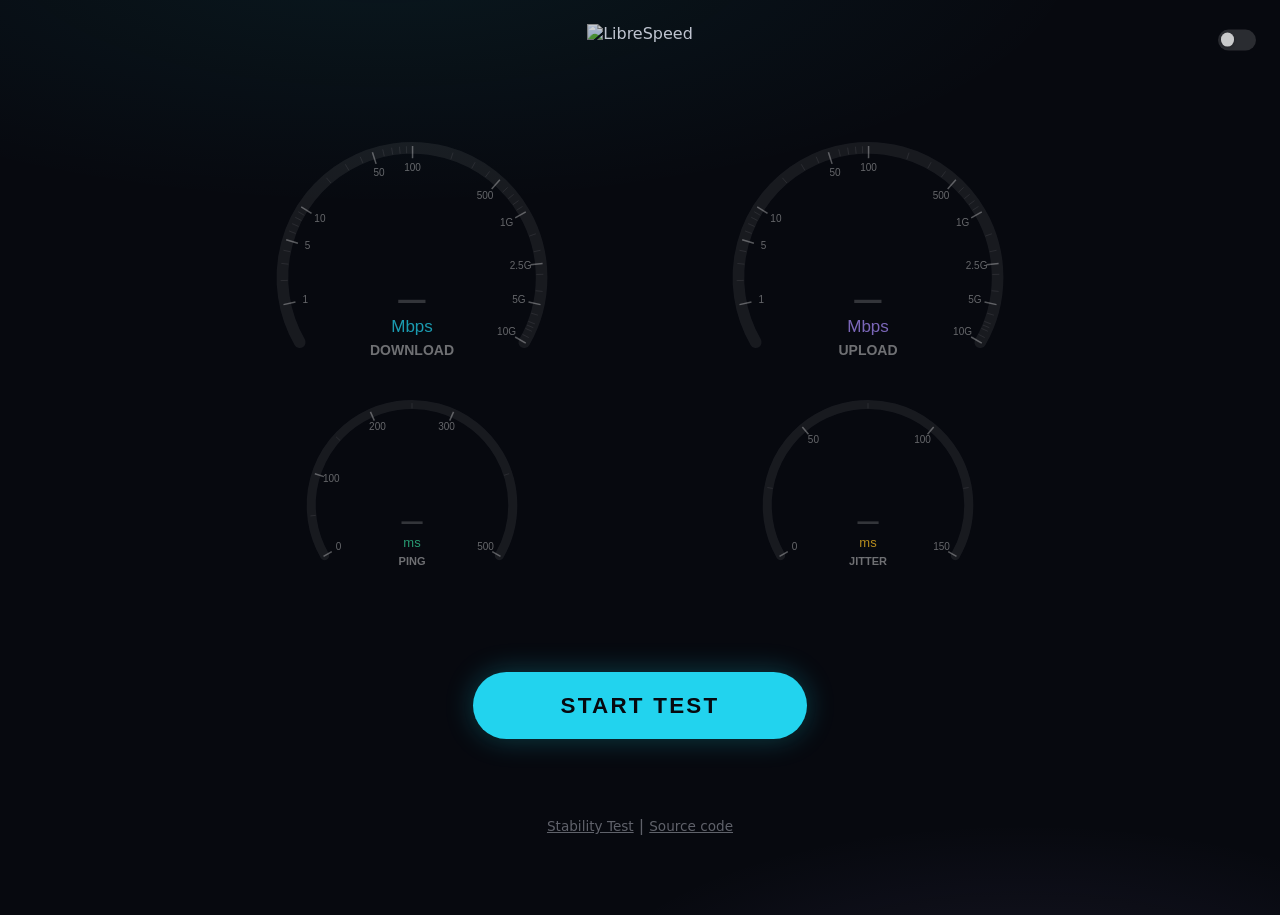
==== commit 824e43cd: "feat: links between stability and speed test pages (cherry picked from commit d45a3ac871698c9fb9565f" ====
--- a/web/assets/index.html
+++ b/web/assets/index.html
@@ -5,6 +5,7 @@
   <meta name="viewport" content="width=device-width, initial-scale=1, shrink-to-fit=no" />
   <link rel="shortcut icon" href="images/favicon.svg" />
   <script src="speedtest.js"></script>
+  <script src="javascript/gauges.js"></script>
   <link rel="stylesheet" href="styling/fonts.css" />
   <title>LibreSpeed</title>
   <!-- prevent flash of wrong theme -->
@@ -175,7 +176,7 @@
       width: 100%;
       max-width: 880px;
       display: none;
-      grid-template-columns: repeat(4, 1fr);
+      grid-template-columns: repeat(5, 1fr);
       gap: 1.2rem;
       animation: slide-up 0.45s cubic-bezier(0.16,1,0.3,1);
     }
@@ -214,6 +215,7 @@
     [data-m=ul]     .r-val { color: var(--ul); }
     [data-m=ping]   .r-val { color: var(--ping); }
     [data-m=jitter] .r-val { color: var(--jitter); }
+    /* loss: color set dynamically by JS based on value */
 
     /* ── share button ── */
     #btn-share {
@@ -321,6 +323,7 @@
       .gauge-wrap canvas { max-width: 100%; }
       .gauge-wrap.sm canvas { max-width: 100%; }
       #results { grid-template-columns: repeat(2, 1fr); gap: 0.7rem; }
+      #results [data-m=loss] { grid-column: 1 / -1; }
       .r-card { padding: 1.2rem 0.6rem 1rem; }
       .r-val { font-size: 2.4rem; }
       .r-label { font-size: 0.8rem; }
@@ -332,6 +335,209 @@
       .gauges { gap: 0.3rem; }
       .r-val { font-size: 2rem; }
       #ip-info { font-size: 1rem; }
+    }
+
+    /* ── speed chart ── */
+    #chart-section {
+      display: none;
+      width: 100%;
+      max-width: 880px;
+      animation: slide-up 0.45s cubic-bezier(0.16,1,0.3,1);
+    }
+    #chart-section.visible { display: block; }
+    #speed-chart {
+      width: 100%;
+      aspect-ratio: 4 / 1;
+      display: block;
+      border-radius: 1rem;
+      background: var(--card-bg);
+      border: 1px solid var(--border);
+    }
+
+    /* ── buffer bloat ── */
+    #bloat-section {
+      display: none;
+      width: 100%;
+      max-width: 880px;
+      animation: slide-up 0.45s cubic-bezier(0.16,1,0.3,1);
+    }
+    #bloat-section.visible { display: block; }
+    .bloat-card {
+      display: flex;
+      align-items: center;
+      gap: 2.2rem;
+      padding: 1.6rem 2.2rem;
+      background: var(--card-bg);
+      border: 1px solid var(--border);
+      border-radius: 1rem;
+    }
+    .bloat-grade-wrap {
+      display: flex;
+      flex-direction: column;
+      align-items: center;
+      gap: 0.3rem;
+      flex-shrink: 0;
+      min-width: 4rem;
+    }
+    #b-grade {
+      font-size: 3.4rem;
+      font-weight: 200;
+      line-height: 1;
+      letter-spacing: -0.04em;
+    }
+    #b-grade-desc {
+      font-size: 0.72rem;
+      font-weight: 700;
+      letter-spacing: 0.12em;
+      text-transform: uppercase;
+      color: var(--muted);
+    }
+    .bloat-div {
+      width: 1px;
+      height: 4.5rem;
+      background: var(--border);
+      flex-shrink: 0;
+    }
+    .bloat-hdr {
+      font-size: 0.72rem;
+      font-weight: 700;
+      letter-spacing: 0.12em;
+      text-transform: uppercase;
+      color: var(--muted);
+      margin-bottom: 0.55rem;
+    }
+    .bloat-metrics { flex: 1; }
+    .bm-row {
+      display: flex;
+      align-items: baseline;
+      gap: 0.5rem;
+      line-height: 1.9;
+    }
+    .bm-key {
+      font-size: 0.88rem;
+      color: var(--muted);
+      flex: 1;
+      white-space: nowrap;
+    }
+    .bm-val {
+      font-size: 1.15rem;
+      font-weight: 600;
+      font-variant-numeric: tabular-nums;
+      color: var(--text);
+    }
+    .bm-ms { font-size: 0.78rem; color: var(--dim); }
+    .bm-delta {
+      font-size: 0.82rem;
+      font-weight: 600;
+      font-variant-numeric: tabular-nums;
+      min-width: 4.5rem;
+      text-align: right;
+    }
+    .bm-delta.pos  { color: #f87171; }
+    .bm-delta.zero { color: var(--dim); }
+
+    @media (max-width: 700px) {
+      .bloat-card { gap: 1.2rem; padding: 1.2rem 1rem; flex-wrap: wrap; }
+      .bloat-div  { width: 100%; height: 1px; }
+      .bloat-grade-wrap { flex-direction: row; gap: 0.8rem; min-width: unset; }
+      #b-grade { font-size: 2.6rem; }
+    }
+
+    /* ── test history ── */
+    #history-section {
+      display: none;
+      width: 100%;
+      max-width: 880px;
+    }
+    #history-section.visible { display: block; }
+    .history-hdr {
+      display: flex;
+      align-items: center;
+      justify-content: space-between;
+      margin-bottom: 0.65rem;
+    }
+    .history-hdr-title {
+      font-size: 0.72rem;
+      font-weight: 700;
+      letter-spacing: 0.12em;
+      text-transform: uppercase;
+      color: var(--muted);
+    }
+    #btn-clear-history {
+      font-family: 'Inter', sans-serif;
+      font-size: 0.75rem;
+      font-weight: 600;
+      color: var(--muted);
+      background: none;
+      border: 1px solid var(--border);
+      border-radius: 100px;
+      padding: 0.18rem 0.7rem;
+      cursor: pointer;
+      transition: color 0.15s, border-color 0.15s;
+    }
+    #btn-clear-history:hover { color: var(--text); border-color: var(--muted); }
+    .history-wrap {
+      background: var(--card-bg);
+      border: 1px solid var(--border);
+      border-radius: 1rem;
+      overflow: hidden;
+    }
+    .history-table {
+      width: 100%;
+      border-collapse: collapse;
+    }
+    .history-table th {
+      padding: 0.6rem 1rem;
+      text-align: left;
+      font-size: 0.70rem;
+      font-weight: 700;
+      letter-spacing: 0.10em;
+      text-transform: uppercase;
+      color: var(--dim);
+      border-bottom: 1px solid var(--border);
+      white-space: nowrap;
+    }
+    .history-table td {
+      padding: 0.65rem 1rem;
+      font-size: 0.92rem;
+      font-variant-numeric: tabular-nums;
+      color: var(--text);
+      border-bottom: 1px solid var(--border);
+      white-space: nowrap;
+    }
+    .history-table tbody tr:last-child td { border-bottom: none; }
+    .history-table td em { font-style: normal; font-size: 0.78rem; color: var(--dim); margin-left: 0.15rem; }
+    .hr-new td { background: var(--hover-bg); }
+    .hr-date  { color: var(--muted) !important; font-size: 0.85rem !important; }
+    .hr-dl    { color: var(--dl);     }
+    .hr-ul    { color: var(--ul);     }
+    .hr-ping  { color: var(--ping);   }
+    .hr-jitter{ color: var(--jitter); }
+    .hr-bloat-Ap, .hr-bloat-A { color: var(--ping); font-weight: 700; }
+    .hr-bloat-B  { color: var(--jitter); font-weight: 700; }
+    .hr-bloat-C, .hr-bloat-D, .hr-bloat-F { color: #f87171; font-weight: 700; }
+    .hr-loss-bad { color: #f87171; }
+    .hr-share { padding: 0.3rem !important; }
+    .share-btn {
+      padding: 0.4rem 0.8rem;
+      font-size: 0.75rem;
+      background: rgba(34, 211, 238, 0.1);
+      color: var(--dl);
+      border: 1px solid rgba(34, 211, 238, 0.3);
+      border-radius: 6px;
+      cursor: pointer;
+      transition: all 0.2s;
+      font-weight: 600;
+    }
+    .share-btn:hover {
+      background: rgba(34, 211, 238, 0.2);
+      border-color: rgba(34, 211, 238, 0.5);
+      transform: translateY(-1px);
+    }
+    @media (max-width: 700px) {
+      .history-wrap { overflow-x: auto; }
+      .history-table { min-width: 530px; }
+      .history-table th, .history-table td { padding: 0.55rem 0.7rem; }
     }
 
     /* ── theme toggle (top-right of header) ── */
@@ -369,6 +575,15 @@
       transform: translateX(1.1rem);
       background: #ffffff;
     }
+    /* -- footer --*/
+    .footer {
+      color: var(--muted);
+      margin: 2em 0 1em;
+    }
+    .footer a {
+      color: var(--muted);
+      font-size: 0.85em;
+    }
   </style>
 </head>
 <body>
@@ -393,6 +608,10 @@
     <p id="ip-info"></p>
     <button id="btn-start" disabled>Loading…</button>
     <button id="btn-share" style="display:none">Share Results</button>
+  </div>
+
+  <div id="chart-section">
+    <canvas id="speed-chart"></canvas>
   </div>
 
   <div id="results">
@@ -416,6 +635,70 @@
       <div class="r-label">Jitter</div>
       <div class="r-unit">ms</div>
     </div>
+    <div class="r-card" data-m="loss" title="Estimated from HTTP request failures/timeouts — browsers can't measure true network-level packet loss, so treat this as a rough connection-stability signal.">
+      <div class="r-val" id="r-loss">—</div>
+      <div class="r-label">Packet Loss (est.)</div>
+      <div class="r-unit">%</div>
+    </div>
+  </div>
+
+  <div id="bloat-section">
+    <div class="bloat-card">
+      <div class="bloat-grade-wrap">
+        <span id="b-grade">–</span>
+        <span id="b-grade-desc">Buffer Bloat</span>
+      </div>
+      <div class="bloat-div"></div>
+      <div class="bloat-metrics">
+        <div class="bloat-hdr">Latency under load</div>
+        <div class="bm-row">
+          <span class="bm-key">Baseline ping</span>
+          <span class="bm-val" id="b-base">–</span>
+          <span class="bm-ms">ms</span>
+          <span class="bm-delta"></span>
+        </div>
+        <div class="bm-row">
+          <span class="bm-key">Under download</span>
+          <span class="bm-val" id="b-dl-ping">–</span>
+          <span class="bm-ms">ms</span>
+          <span class="bm-delta" id="b-dl-delta"></span>
+        </div>
+        <div class="bm-row">
+          <span class="bm-key">Under upload</span>
+          <span class="bm-val" id="b-ul-ping">–</span>
+          <span class="bm-ms">ms</span>
+          <span class="bm-delta" id="b-ul-delta"></span>
+        </div>
+      </div>
+    </div>
+  </div>
+
+  <div id="history-section">
+    <div class="history-hdr">
+      <span class="history-hdr-title">Test History</span>
+      <button id="btn-clear-history">Clear</button>
+    </div>
+    <div class="history-wrap">
+      <table class="history-table">
+        <thead>
+          <tr>
+            <th>Time</th>
+            <th>Download</th>
+            <th>Upload</th>
+            <th>Ping</th>
+            <th>Jitter</th>
+            <th>Loss</th>
+            <th>Bloat</th>
+            <th>Share</th>
+          </tr>
+        </thead>
+        <tbody id="history-list"></tbody>
+      </table>
+    </div>
+  </div>
+  <div class="footer">
+    <a href="stability.html">Stability Test</a> |
+    <a href="https://github.com/librespeed/speedtest">Source code</a>
   </div>
 </main>
 
@@ -430,69 +713,20 @@
 </dialog>
 
 <script>
-// ── Gauge geometry (240° arc, open at bottom) ─────────────────────────────
-// Clockwise from lower-left (150°) to lower-right (30°), passing over the top
-const G_START = (5 * Math.PI) / 6;
-const G_SWEEP = (4 * Math.PI) / 3;
-
+// Gauge geometry, tick builders and the canvas draw routine live in the
+// shared javascript/gauges.js, so this page and index-modern.html stay in sync.
 const GAUGES = {
-  dl:     { el: null, color: '#22d3ee', cssVar: '--dl', label: 'DOWNLOAD', unit: 'Mbps', isLog: true,  max: 10000 },
-  ul:     { el: null, color: '#a78bfa', cssVar: '--ul', label: 'UPLOAD',   unit: 'Mbps', isLog: true,  max: 10000 },
-  ping:   { el: null, color: '#34d399', cssVar: '--ping', label: 'PING',   unit: 'ms',   isLog: false, max: 500   },
-  jitter: { el: null, color: '#fbbf24', cssVar: '--jitter', label: 'JITTER', unit: 'ms', isLog: false, max: 150   },
+  dl:     { color: '#22d3ee', cssVar: '--dl', label: 'DOWNLOAD', unit: 'Mbps', isLog: true,  max: 10000 },
+  ul:     { color: '#a78bfa', cssVar: '--ul', label: 'UPLOAD',   unit: 'Mbps', isLog: true,  max: 10000 },
+  ping:   { color: '#34d399', cssVar: '--ping', label: 'PING',   unit: 'ms',   isLog: false, max: 500   },
+  jitter: { color: '#fbbf24', cssVar: '--jitter', label: 'JITTER', unit: 'ms', isLog: false, max: 150   },
 };
-
-// Tick definitions — log scale 1–10000 Mbps
-// Each decade (1-10, 10-100, 100-1G, 1G-10G) spans ~60° on the arc.
-// Labels at key reference points including 2.5G and 5G for multi-gig connections.
-function logTicks() {
-  const major = [
-    { v: 1,     label: '1'    },
-    { v: 5,     label: '5'    },
-    { v: 10,    label: '10'   },
-    { v: 50,    label: '50'   },
-    { v: 100,   label: '100'  },
-    { v: 500,   label: '500'  },
-    { v: 1000,  label: '1G'   },
-    { v: 2500,  label: '2.5G' },
-    { v: 5000,  label: '5G'   },
-    { v: 10000, label: '10G'  },
-  ];
-  const minor = [
-    2,3,4, 6,7,8,9,
-    20,30,40, 60,70,80,90,
-    200,300,400, 600,700,800,900,
-    1500,2000,3000,4000,6000,7000,7500,8000,9000,
-  ];
-  return [
-    ...major.map(m => ({ ...m, major: true  })),
-    ...minor.map(v => ({ v,    major: false })),
-  ];
-}
-function linTicks(vals, majors) {
-  return vals.map(v => ({ v, major: majors.includes(v), label: majors.includes(v) ? ''+v : '' }));
-}
-GAUGES.dl.ticks     = logTicks();
-GAUGES.ul.ticks     = logTicks();
-GAUGES.ping.ticks   = linTicks([0,50,100,150,200,250,300,400,500], [0,100,200,300,500]);
-GAUGES.jitter.ticks = linTicks([0,25,50,75,100,125,150],           [0,50,100,150]);
-
-function valToAngle(v, max, isLog) {
-  let r = isLog
-    ? Math.log10(Math.max(0.001, v) + 1) / Math.log10(max + 1)
-    : v / max;
-  return G_START + Math.max(0, Math.min(1, r)) * G_SWEEP;
-}
-
-function fmt(v) {
-  v = Number(v);
-  if (!v || isNaN(v)) return '–';
-  if (v < 10)  return v.toFixed(2);
-  if (v < 100) return v.toFixed(1);
-  return v.toFixed(0);
-}
-
-// Like fmt but treats 0 as a real value (e.g. jitter=0 on LAN is valid, not missing)
+GAUGES.dl.ticks     = buildGaugeLogTicks();
+GAUGES.ul.ticks     = buildGaugeLogTicks();
+GAUGES.ping.ticks   = buildGaugeLinearTicks([0,50,100,150,200,250,300,400,500], [0,100,200,300,500]);
+GAUGES.jitter.ticks = buildGaugeLinearTicks([0,25,50,75,100,125,150],           [0,50,100,150]);
+
+// Like formatGaugeValue but treats 0 as a real value (e.g. jitter=0 on LAN is valid, not missing)
 function fmtResult(v) {
   v = Number(v);
   if (isNaN(v)) return '–';
@@ -501,152 +735,348 @@
   return v.toFixed(0);
 }
 
-function draw(g, value, progress, active, dimmed) {
-  const canvas = g.el;
-  const ctx = canvas.getContext('2d');
+
+// ── Chart state ───────────────────────────────────────────────────────────────
+const dlPoints = [];   // { t: seconds, v: Mbps }
+const ulPoints = [];
+let chartT0      = null;  // Date.now() when test started (chart visibility trigger)
+let dlT0         = null;  // Date.now() when DL phase first produced a sample
+let ulT0         = null;  // Date.now() when UL phase first produced a sample
+let chartLastMs  = 0;
+const CHART_MS   = 350;   // sample every ~350ms
+
+function niceMax(v) {
+  const steps = [1,2,5,10,20,50,100,200,500,1000,2000,5000,10000];
+  const target = v * 1.25;
+  return steps.find(s => s >= target) || 10000;
+}
+function niceTime(t) {
+  const steps = [5,10,15,20,25,30,40,50,60,90,120];
+  for (const s of steps) if (s >= t + 2) return s;
+  return Math.ceil((t + 5) / 10) * 10;
+}
+function fmtMbps(v) {
+  if (v >= 1000) return (v / 1000).toFixed(v % 1000 === 0 ? 0 : 1) + 'G';
+  return v >= 10 ? v.toFixed(0) : v.toFixed(1);
+}
+
+function drawChart() {
+  const canvas = document.getElementById('speed-chart');
+  if (!canvas) return;
   const dpr = window.devicePixelRatio || 1;
-  const W = canvas.clientWidth * dpr;
+  const W = canvas.clientWidth  * dpr;
   const H = canvas.clientHeight * dpr;
   if (!W || !H) return;
   if (canvas.width !== W || canvas.height !== H) { canvas.width = W; canvas.height = H; }
+  const ctx = canvas.getContext('2d');
   ctx.clearRect(0, 0, W, H);
 
-  // read accent color from CSS vars (changes between themes)
-  // neutral canvas colors use isLight directly — CSS-var reading is unreliable on canvas
+  const allPts = [...dlPoints, ...ulPoints];
+  if (allPts.length === 0) return;
+
   const isLight = document.documentElement.getAttribute('data-theme') === 'light';
-  const gColor  = getComputedStyle(document.documentElement).getPropertyValue(g.cssVar).trim() || g.color;
-  const cTrack  = isLight ? 'rgba(0,0,0,0.08)'       : 'rgba(255,255,255,0.07)';
-  const cTkMaj  = isLight ? 'rgba(0,0,0,0.35)'       : 'rgba(255,255,255,0.32)';
-  const cTkMin  = isLight ? 'rgba(0,0,0,0.12)'       : 'rgba(255,255,255,0.10)';
-  const cTkLbl  = isLight ? 'rgba(0,0,0,0.45)'       : 'rgba(255,255,255,0.38)';
-  const cNum    = isLight ? '#0f172a'  : '#ffffff';
-  const cNum0   = isLight ? '#0f172a'  : '#ffffff'; // solid; globalAlpha handles the fade
-
-  const cx = W / 2;
-  const R  = Math.min(W * 0.36, H * 0.55);
-  const cy = R + H * 0.08;
-  const tw = R * 0.09;
-  const a  = dimmed ? 0.3 : 1;
-
-  // background track
-  ctx.save();
-  ctx.globalAlpha = a;
-  ctx.beginPath();
-  ctx.arc(cx, cy, R, G_START, G_START + G_SWEEP, false);
-  ctx.strokeStyle = cTrack;
-  ctx.lineWidth = tw;
-  ctx.lineCap = 'round';
-  ctx.stroke();
-
-  // ticks
-  g.ticks.forEach(({ v, label, major }) => {
-    const ang = valToAngle(v, g.max, g.isLog);
-    const cos = Math.cos(ang), sin = Math.sin(ang);
-    ctx.beginPath();
-    ctx.moveTo(cx + (R + tw*0.15)*cos, cy + (R + tw*0.15)*sin);
-    ctx.lineTo(cx + (major ? R-tw*0.9 : R-tw*0.45)*cos, cy + (major ? R-tw*0.9 : R-tw*0.45)*sin);
-    ctx.strokeStyle = major ? cTkMaj : cTkMin;
-    ctx.lineWidth = major ? 1.5*dpr : 0.8*dpr;
-    ctx.lineCap = 'butt';
-    ctx.stroke();
-    if (label && major) {
-      const lr = R - tw*1.75;
-      ctx.font = `${Math.round(9.5*dpr)}px Inter,sans-serif`;
-      ctx.fillStyle = cTkLbl;
-      ctx.textAlign = 'center';
-      ctx.textBaseline = 'middle';
-      ctx.fillText(label, cx + lr*cos, cy + lr*sin);
-    }
-  });
-  ctx.restore();
-
-  // value arc + glow
-  if (value > 0) {
-    const va = valToAngle(value, g.max, g.isLog);
-
-    if (active) {
-      ctx.save();
-      ctx.globalAlpha = 0.4;
-      ctx.beginPath();
-      ctx.arc(cx, cy, R, G_START, va, false);
-      ctx.strokeStyle = gColor;
-      ctx.lineWidth = tw * 2.8;
-      ctx.lineCap = 'round';
-      ctx.filter = `blur(${Math.round(tw*0.7)}px)`;
-      ctx.stroke();
-      ctx.restore();
-    }
-
+  const cs      = getComputedStyle(document.documentElement);
+  const dlColor = cs.getPropertyValue('--dl').trim();
+  const ulColor = cs.getPropertyValue('--ul').trim();
+
+  // layout
+  const padL = Math.round(W * 0.085);
+  const padR = Math.round(W * 0.030);
+  const padT = Math.round(H * 0.20);
+  const padB = Math.round(H * 0.22);
+  const cW = W - padL - padR;
+  const cH = H - padT - padB;
+
+  // scales
+  const rawMax = Math.max(...allPts.map(p => p.v));
+  const yMax   = niceMax(rawMax);
+  const tMax   = Math.max(...allPts.map(p => p.t));
+  const xMax   = niceTime(tMax);
+  const xOf    = t => padL + (t / xMax) * cW;
+  const yOf    = v => padT + cH - Math.min(v / yMax, 1.05) * cH;
+
+  const neutral = isLight ? '#0f172a' : '#ffffff';
+
+  // horizontal grid + Y labels
+  const gridN = 4;
+  for (let i = 0; i <= gridN; i++) {
+    const y = padT + cH - (i / gridN) * cH;
+    const v = (i / gridN) * yMax;
     ctx.save();
-    ctx.globalAlpha = a;
-    ctx.beginPath();
-    ctx.arc(cx, cy, R, G_START, va, false);
-    ctx.strokeStyle = gColor;
-    ctx.lineWidth = tw;
-    ctx.lineCap = 'round';
-    if (active) { ctx.shadowColor = gColor; ctx.shadowBlur = 10*dpr; }
-    ctx.stroke();
-    ctx.restore();
-
-    // tip dot
-    ctx.save();
-    ctx.globalAlpha = a;
-    ctx.beginPath();
-    ctx.arc(cx + R*Math.cos(va), cy + R*Math.sin(va), tw*0.62, 0, 2*Math.PI);
-    ctx.fillStyle = cNum;
-    ctx.shadowColor = gColor;
-    ctx.shadowBlur = active ? 14*dpr : 6*dpr;
-    ctx.fill();
+    ctx.globalAlpha = 0.08;
+    ctx.strokeStyle = neutral;
+    ctx.lineWidth   = dpr;
+    ctx.beginPath(); ctx.moveTo(padL, y); ctx.lineTo(padL + cW, y); ctx.stroke();
+    ctx.globalAlpha = isLight ? 0.45 : 0.35;
+    ctx.fillStyle   = neutral;
+    ctx.font        = `${Math.round(9 * dpr)}px Inter,sans-serif`;
+    ctx.textAlign   = 'right';
+    ctx.textBaseline = 'middle';
+    ctx.fillText(fmtMbps(v), padL - 5 * dpr, y);
     ctx.restore();
   }
 
-  // progress ring — stays visible while active even after progress hits 1.0,
-  // because the test worker can report 100% a few seconds before testState changes
-  if (active && progress > 0) {
-    const ringEnd = G_START + Math.min(progress, 1) * G_SWEEP;
+  // "Mbps" unit tag above Y axis
+  ctx.save();
+  ctx.globalAlpha  = isLight ? 0.35 : 0.28;
+  ctx.fillStyle    = neutral;
+  ctx.font         = `600 ${Math.round(8 * dpr)}px Inter,sans-serif`;
+  ctx.textAlign    = 'right';
+  ctx.textBaseline = 'bottom';
+  ctx.fillText('Mbps', padL - 5 * dpr, padT - 3 * dpr);
+  ctx.restore();
+
+  // X axis time ticks
+  const xStep = xMax <= 10 ? 2 : xMax <= 20 ? 5 : xMax <= 40 ? 10 : 15;
+  for (let t = 0; t <= xMax; t += xStep) {
     ctx.save();
-    ctx.globalAlpha = 0.45;
-    ctx.beginPath();
-    ctx.arc(cx, cy, R + tw*1.05, G_START, ringEnd, false);
-    ctx.strokeStyle = gColor;
-    ctx.lineWidth = 2*dpr;
-    ctx.lineCap = 'round';
-    ctx.stroke();
+    ctx.globalAlpha  = isLight ? 0.38 : 0.28;
+    ctx.fillStyle    = neutral;
+    ctx.font         = `${Math.round(8.5 * dpr)}px Inter,sans-serif`;
+    ctx.textAlign    = 'center';
+    ctx.textBaseline = 'top';
+    ctx.fillText(t + 's', xOf(t), padT + cH + 5 * dpr);
     ctx.restore();
   }
 
-  // text
-  const numY  = cy + R * 0.28;
-  const numSz = Math.round(R * 0.38);
-  const uSz   = Math.round(R * 0.13);
-  const lSz   = Math.round(R * 0.105);
-
-  ctx.save();
-  ctx.globalAlpha = dimmed ? 0.2 : (value > 0 ? 1 : 0.18);
-  ctx.font = `200 ${numSz}px Inter,sans-serif`;
-  ctx.fillStyle = value > 0 ? cNum : cNum0;
-  ctx.textAlign = 'center';
-  ctx.textBaseline = 'alphabetic';
-  ctx.fillText(value > 0 ? fmt(value) : '–', cx, numY);
-  ctx.restore();
-
-  ctx.save();
-  ctx.globalAlpha = dimmed ? 0.18 : 0.72;
-  ctx.font = `500 ${uSz}px Inter,sans-serif`;
-  ctx.fillStyle = gColor;
-  ctx.textAlign = 'center';
-  ctx.textBaseline = 'top';
-  ctx.fillText(g.unit, cx, numY + uSz*0.3);
-  ctx.restore();
-
-  ctx.save();
-  ctx.globalAlpha = dimmed ? 0.18 : 0.42;
-  ctx.font = `700 ${lSz}px Inter,sans-serif`;
-  ctx.fillStyle = cNum;
-  ctx.textAlign = 'center';
-  ctx.textBaseline = 'top';
-  ctx.fillText(g.label, cx, numY + uSz*0.3 + uSz*1.5);
-  ctx.restore();
+  // legend: DL on left quarter, UL on right quarter — both start at t=0
+  function phaseLabel(pts, label, color, xCenter) {
+    if (pts.length === 0) return;
+    const peak = Math.max(...pts.map(p => p.v));
+    ctx.save();
+    ctx.globalAlpha  = isLight ? 0.60 : 0.55;
+    ctx.fillStyle    = color;
+    ctx.font         = `700 ${Math.round(8.5 * dpr)}px Inter,sans-serif`;
+    ctx.textAlign    = 'center';
+    ctx.textBaseline = 'bottom';
+    ctx.fillText(`${label}  ${fmtMbps(peak)} Mbps`, xCenter, padT - 5 * dpr);
+    ctx.restore();
+  }
+  phaseLabel(dlPoints, 'DOWNLOAD', dlColor, padL + cW * 0.25);
+  phaseLabel(ulPoints, 'UPLOAD',   ulColor, padL + cW * 0.75);
+
+  // draw one phase line + area fill
+  function drawLine(pts, color) {
+    if (pts.length === 0) return;
+    if (pts.length === 1) {
+      ctx.save();
+      ctx.fillStyle = color; ctx.globalAlpha = 0.9;
+      ctx.beginPath(); ctx.arc(xOf(pts[0].t), yOf(pts[0].v), 4 * dpr, 0, 2 * Math.PI); ctx.fill();
+      ctx.restore(); return;
+    }
+
+    // area fill
+    ctx.save();
+    ctx.globalAlpha = isLight ? 0.07 : 0.11;
+    ctx.fillStyle   = color;
+    ctx.beginPath();
+    ctx.moveTo(xOf(pts[0].t), padT + cH);
+    pts.forEach(p => ctx.lineTo(xOf(p.t), yOf(p.v)));
+    ctx.lineTo(xOf(pts[pts.length - 1].t), padT + cH);
+    ctx.closePath(); ctx.fill();
+    ctx.restore();
+
+    // smooth line via midpoint quadratic bezier
+    ctx.save();
+    ctx.strokeStyle = color;
+    ctx.lineWidth   = 2.5 * dpr;
+    ctx.lineJoin    = 'round';
+    ctx.lineCap     = 'round';
+    if (!isLight) { ctx.shadowColor = color; ctx.shadowBlur = 8 * dpr; }
+    ctx.beginPath();
+    ctx.moveTo(xOf(pts[0].t), yOf(pts[0].v));
+    for (let i = 1; i < pts.length; i++) {
+      const cur = pts[i];
+      if (i < pts.length - 1) {
+        const next = pts[i + 1];
+        const mx = (xOf(cur.t) + xOf(next.t)) / 2;
+        const my = (yOf(cur.v) + yOf(next.v)) / 2;
+        ctx.quadraticCurveTo(xOf(cur.t), yOf(cur.v), mx, my);
+      } else {
+        ctx.lineTo(xOf(cur.t), yOf(cur.v));
+      }
+    }
+    ctx.stroke();
+
+    // end dot
+    const last = pts[pts.length - 1];
+    ctx.shadowBlur  = 0;
+    ctx.globalAlpha = 1;
+    ctx.fillStyle   = color;
+    ctx.beginPath(); ctx.arc(xOf(last.t), yOf(last.v), 4 * dpr, 0, 2 * Math.PI); ctx.fill();
+    ctx.restore();
+  }
+
+  drawLine(dlPoints, dlColor);
+  drawLine(ulPoints, ulColor);
+}
+
+// ── Buffer bloat ─────────────────────────────────────────────────────────────
+// Bufferbloat severity (shown here) and the overall connection grade (stored
+// server-side and shown on the shared results page) must read the same
+// underlying "ping while loaded" measurement, or the two can disagree about
+// how bad a connection is. That measurement — pingDuringTest.dl/.ul — is
+// taken by the worker itself (see speedtest_worker.js: measurePing calls
+// during the dl/ul phases) and broadcast on every status update, so this
+// only reads it rather than running a second, independent probe loop.
+let bloatShown = false;
+let prevTs     = -1;
+
+function bloatGrade(ms) {
+  if (ms <   5) return { g: 'A+', color: 'var(--ping)',    desc: 'Excellent' };
+  if (ms <  30) return { g: 'A',  color: 'var(--ping)',    desc: 'Good'      };
+  if (ms <  60) return { g: 'B',  color: 'var(--jitter)',  desc: 'Acceptable'};
+  if (ms < 100) return { g: 'C',  color: '#f97316',        desc: 'Poor'      };
+  if (ms < 200) return { g: 'D',  color: '#f87171',        desc: 'Bad'       };
+  return         { g: 'F',  color: '#f87171',        desc: 'Critical'  };
+}
+
+function showBloat(basePing, pingDuringTest) {
+  if (!basePing || basePing <= 0) return;
+  const dlSamples = pingDuringTest?.dl || [];
+  const ulSamples = pingDuringTest?.ul || [];
+  if (dlSamples.length === 0 && ulSamples.length === 0) return;
+
+  const median = arr => {
+    if (!arr.length) return null;
+    const s = [...arr].sort((a, b) => a - b);
+    const m = Math.floor(s.length / 2);
+    return s.length % 2 === 0 ? (s[m - 1] + s[m]) / 2 : s[m];
+  };
+
+  const dlPing = median(dlSamples);
+  const ulPing = median(ulSamples);
+  const dlInc  = dlPing !== null ? dlPing - basePing : null;
+  const ulInc  = ulPing !== null ? ulPing - basePing : null;
+  const worst  = Math.max(dlInc ?? -Infinity, ulInc ?? -Infinity);
+  if (worst < 0) return; // measurement noise, skip
+
+  const { g, color, desc } = bloatGrade(worst);
+  lastBloatGrade = g;
+  document.getElementById('b-grade').textContent      = g;
+  document.getElementById('b-grade').style.color      = color;
+  document.getElementById('b-grade-desc').textContent = desc;
+  document.getElementById('b-base').textContent       = basePing.toFixed(0);
+
+  function fillRow(valId, deltaId, ping, inc) {
+    if (ping === null) { document.getElementById(valId).textContent = '–'; return; }
+    document.getElementById(valId).textContent = ping.toFixed(0);
+    const el  = document.getElementById(deltaId);
+    const pos = inc > 5;
+    el.textContent = (inc >= 0 ? '+' : '') + inc.toFixed(0) + ' ms';
+    el.className   = 'bm-delta ' + (pos ? 'pos' : 'zero');
+  }
+  fillRow('b-dl-ping', 'b-dl-delta', dlPing, dlInc);
+  fillRow('b-ul-ping', 'b-ul-delta', ulPing, ulInc);
+
+  document.getElementById('bloat-section').classList.add('visible');
+}
+
+// ── Packet loss (approximate) ────────────────────────────────────────────────
+// Browsers have no raw UDP/packet-level API, so real packet loss can't be
+// measured from a web page — this is only an HTTP-request-loss proxy,
+// measured during the dedicated ping phase (ts=2) with parallel fetch
+// probes. A probe counts as "lost" if it errors or doesn't complete within
+// an adaptive timeout: the timeout is self-calibrated from the fastest
+// response seen so far in this test, so a slow-but-healthy high-latency link
+// (e.g. satellite) isn't mistaken for a lossy one the way a fixed timeout
+// would. In-flight probes are aborted on timeout rather than abandoned, so a
+// backlog of slow requests can't starve later probes of a connection slot
+// and manufacture loss that has nothing to do with the network. Treat the
+// result as a rough connection-stability indicator, not a precise loss %.
+let lossTotal    = 0;
+let lossReceived = 0;
+let lossTimer    = null;
+let lossValue    = null; // final percentage, set when done
+let lossMinRTT   = null; // fastest observed probe RTT this test, drives the adaptive timeout
+
+function startLossTest() {
+  stopLossTest();
+  lossTotal = 0; lossReceived = 0; lossMinRTT = null;
+  lossTimer = setInterval(() => {
+    lossTotal++;
+    const timeoutMs = Math.max(800, (lossMinRTT || 200) * 6);
+    const controller = new AbortController();
+    const timer = setTimeout(() => controller.abort(), timeoutMs);
+    const t0 = performance.now();
+    fetch('backend/empty?' + lossTotal, { cache: 'no-store', signal: controller.signal })
+      .then(() => {
+        clearTimeout(timer);
+        const rtt = performance.now() - t0;
+        lossMinRTT = lossMinRTT === null ? rtt : Math.min(lossMinRTT, rtt);
+        lossReceived++;
+      })
+      .catch(() => { clearTimeout(timer); });
+  }, 200);
+}
+function stopLossTest() {
+  if (lossTimer) { clearInterval(lossTimer); lossTimer = null; }
+}
+function showLoss() {
+  if (lossTotal === 0) return;
+  const pct = ((lossTotal - lossReceived) / lossTotal) * 100;
+  lossValue = pct;
+  const el  = document.getElementById('r-loss');
+  el.textContent  = pct === 0 ? '0.0' : pct.toFixed(1);
+  el.style.color  = pct === 0       ? 'var(--ping)'
+                  : pct < 2         ? 'var(--jitter)'
+                  :                   '#f87171';
+}
+
+// ── Test history ─────────────────────────────────────────────────────────────
+const HIST_KEY = 'ls-history';
+const HIST_MAX = 10;
+let lastBloatGrade = null; // grade letter set by showBloat, used when saving
+
+function getHistory() {
+  try { return JSON.parse(localStorage.getItem(HIST_KEY)) || []; } catch(_) { return []; }
+}
+
+function saveHistory(arr) {
+  localStorage.setItem(HIST_KEY, JSON.stringify(arr));
+}
+
+function fmtHistDate(ts) {
+  const d    = new Date(ts);
+  const now  = new Date();
+  const time = d.toLocaleTimeString([], { hour: '2-digit', minute: '2-digit' });
+  if (d.toDateString() === now.toDateString()) return time;
+  const yest = new Date(now); yest.setDate(now.getDate() - 1);
+  if (d.toDateString() === yest.toDateString()) return 'Yesterday ' + time;
+  if (now - d < 7 * 86400000) return d.toLocaleDateString([], { weekday: 'short' }) + ' ' + time;
+  return d.toLocaleDateString([], { month: 'short', day: 'numeric' }) + ' ' + time;
+}
+
+function renderHistory() {
+  const hist    = getHistory();
+  const section = document.getElementById('history-section');
+  const tbody   = document.getElementById('history-list');
+  if (!hist.length) { section.classList.remove('visible'); return; }
+  section.classList.add('visible');
+  tbody.innerHTML = hist.map((r, i) => {
+    const bc = r.bloat ? 'hr-bloat-' + r.bloat.replace('+', 'p') : '';
+    const lc = r.loss == null ? '' : r.loss === 0 ? 'hr-ping' : r.loss < 2 ? 'hr-jitter' : 'hr-loss-bad';
+    const lv = r.loss == null ? '–' : r.loss === 0 ? '0.0%' : r.loss.toFixed(1) + '%';
+    const shareBtn = r.testId ? `<button class="share-btn" data-test-id="${r.testId}" title="Share result">Share</button>` : '–';
+    return `<tr class="${i === 0 ? 'hr-new' : ''}">
+      <td class="hr-date">${fmtHistDate(r.ts)}</td>
+      <td class="hr-dl">${fmtResult(r.dl)}<em> Mbps</em></td>
+      <td class="hr-ul">${fmtResult(r.ul)}<em> Mbps</em></td>
+      <td class="hr-ping">${fmtResult(r.ping)}<em> ms</em></td>
+      <td class="hr-jitter">${fmtResult(r.jitter)}<em> ms</em></td>
+      <td class="${lc}">${lv}</td>
+      <td class="${bc}">${r.bloat || '–'}</td>
+      <td class="hr-share">${shareBtn}</td>
+    </tr>`;
+  }).join('');
+}
+
+function addHistoryEntry(dl, ul, ping, jitter, loss, bloat, testId) {
+  const hist = getHistory();
+  hist.unshift({ ts: Date.now(), dl, ul, ping, jitter, loss, bloat, testId });
+  if (hist.length > HIST_MAX) hist.length = HIST_MAX;
+  saveHistory(hist);
+  renderHistory();
 }
 
 // ── App ──────────────────────────────────────────────────────────────────────
@@ -654,6 +1084,68 @@
 let data   = null;
 let testId = null;
 let sp     = null;
+
+// ── Client identity (survives IP change) ────────────────────────────────────
+// clientId: random UUID stored in localStorage — stable per browser install
+// fingerprint: hash of stable browser attributes — survives cache clear
+//
+// This is entirely self-reported and unauthenticated: it's sent as-is to the
+// server, which only uses it to group repeat tests on the (password-gated)
+// admin stats page. Nothing prevents a client from sending an arbitrary or
+// spoofed value, so it must never be treated as a verified device identity
+// or used for any access-control/security decision — see
+// database/schema.TelemetryData.ClientID.
+function uuidv4() {
+  return ([1e7]+-1e3+-4e3+-8e3+-1e11).replace(/[018]/g, c =>
+    (c ^ crypto.getRandomValues(new Uint8Array(1))[0] & 15 >> c/4).toString(16)
+  );
+}
+async function sha256hex(str) {
+  const buf = await crypto.subtle.digest('SHA-256', new TextEncoder().encode(str));
+  return [...new Uint8Array(buf)].map(b => b.toString(16).padStart(2,'0')).join('');
+}
+async function getClientIdentity() {
+  // 1. persistent clientId from localStorage (or generate on first visit)
+  const CID_KEY = 'ls-client-id';
+  let clientId;
+  try {
+    clientId = localStorage.getItem(CID_KEY);
+    if (!clientId) {
+      clientId = uuidv4();
+      localStorage.setItem(CID_KEY, clientId);
+    }
+  } catch (_) {
+    // localStorage blocked (private mode, restrictive cookie policy) — fall
+    // back to a per-session id rather than losing identity entirely.
+    clientId = uuidv4();
+  }
+
+  // crypto.subtle is only available in secure contexts (HTTPS or localhost).
+  // Plain-HTTP self-hosted installs are a documented, expected deployment
+  // shape, so the fingerprint is skipped rather than left to reject and
+  // block the caller from ever reaching sp.start().
+  if (!crypto.subtle) {
+    return clientId;
+  }
+
+  // 2. lightweight fingerprint from attributes the browser allows
+  const nav = navigator;
+  const parts = [
+    nav.userAgent || '',
+    nav.language || '',
+    (nav.languages || []).join(','),
+    String(nav.hardwareConcurrency || ''),
+    String(nav.deviceMemory || ''),
+    nav.platform || '',
+    screen.width + 'x' + screen.height,
+    screen.colorDepth + '',
+    Intl.DateTimeFormat().resolvedOptions().timeZone || '',
+    String(new Date().getTimezoneOffset()),
+  ].join('|');
+  const fingerprint = await sha256hex(parts);
+  // combined id = clientId anchored by fingerprint (so cache-clear still links)
+  return clientId + ':' + fingerprint.slice(0, 16);
+}
 
 window.addEventListener('DOMContentLoaded', () => {
   GAUGES.dl.el     = document.getElementById('g-dl');
@@ -668,12 +1160,19 @@
     const next = themeChk.checked ? 'light' : 'dark';
     document.documentElement.setAttribute('data-theme', next);
     localStorage.setItem('ls-theme', next);
+    // redraw gauges + chart immediately so canvas doesn't keep stale dark-mode colors
+    if (state !== 'running') {
+      Object.values(GAUGES).forEach(g => drawGauge(g.el, g, 0, 0, false, false));
+      drawChart();
+    }
   });
 
-  Object.values(GAUGES).forEach(g => draw(g, 0, 0, false, false));
+  Object.values(GAUGES).forEach(g => drawGauge(g.el, g, 0, 0, false, false));
+  renderHistory(); // show existing history on page load
 
   sp = new Speedtest();
   sp.setParameter('telemetry_level', 'basic');
+  sp.setParameter('count_ping', '30'); // longer ping phase gives more loss samples
   sp.onupdate = d => { data = d; };
   sp.onend    = () => { state = 'done'; };
 
@@ -692,17 +1191,49 @@
     btnShare.style.display = 'none';
     btn.textContent = 'Abort';
     btn.classList.add('abort');
-    Object.values(GAUGES).forEach(g => draw(g, 0, 0, false, false));
-    sp.start();
+    Object.values(GAUGES).forEach(g => drawGauge(g.el, g, 0, 0, false, false));
+    // reset chart
+    dlPoints.length = 0; ulPoints.length = 0;
+    chartT0 = null; dlT0 = null; ulT0 = null; chartLastMs = 0;
+    document.getElementById('chart-section').classList.remove('visible');
+    // reset buffer bloat
+    prevTs = -1; bloatShown = false; lastBloatGrade = null;
+    lossTotal = 0; lossReceived = 0; lossValue = null;
+    stopLossTest();
+    document.getElementById('r-loss').textContent = '—';
+    document.getElementById('r-loss').style.color = '';
+    document.getElementById('bloat-section').classList.remove('visible');
+    // attach device identity so telemetry links repeated tests to this machine —
+    // never let identity lookup failures (insecure context, blocked storage)
+    // prevent the test itself from starting
+    getClientIdentity().catch(() => null).then(id => {
+      if (id) sp.setParameter('client_id', id);
+      sp.start();
+    });
   });
 
   // share button → open dialog
   btnShare.addEventListener('click', () => {
     if (!testId) return;
-    const url = location.origin + location.pathname.replace(/[^/]*$/, '') + 'results/?id=' + testId;
-    document.getElementById('share-img').src   = url;
-    document.getElementById('share-link').value = url;
+    let imgUrl = location.origin + location.pathname.replace(/[^/]*$/, '') + 'results/?id=' + testId;
+    let viewUrl = location.origin + location.pathname.replace(/[^/]*$/, '') + 'results/view?id=' + testId;
+    document.getElementById('share-img').src   = imgUrl;   // PNG image no modal
+    document.getElementById('share-link').value = viewUrl; // VIEW link para copiar
     document.getElementById('share-dialog').showModal();
+  });
+
+  // Share buttons in history table (event delegation)
+  document.addEventListener('click', (e) => {
+    if (e.target.classList.contains('share-btn')) {
+      const testId = e.target.getAttribute('data-test-id');
+      if (testId) {
+        let imgUrl = location.origin + location.pathname.replace(/[^/]*$/, '') + 'results/?id=' + testId;
+        let viewUrl = location.origin + location.pathname.replace(/[^/]*$/, '') + 'results/view?id=' + testId;
+        document.getElementById('share-img').src   = imgUrl;   // PNG image no modal
+        document.getElementById('share-link').value = viewUrl; // VIEW link para copiar
+        document.getElementById('share-dialog').showModal();
+      }
+    }
   });
 
   // copy link
@@ -724,6 +1255,11 @@
     document.getElementById('share-dialog').close()
   );
 
+  document.getElementById('btn-clear-history').addEventListener('click', () => {
+    localStorage.removeItem(HIST_KEY);
+    renderHistory();
+  });
+
   // render loop
   (function loop() {
     requestAnimationFrame(loop);
@@ -737,10 +1273,51 @@
     const oscDl = (running && ts === 1) ? 1 + 0.015 * Math.sin(Date.now() / 120) : 1;
     const oscUl = (running && ts === 3) ? 1 + 0.015 * Math.sin(Date.now() / 120) : 1;
 
-    draw(GAUGES.dl,     (parseFloat(d.dlStatus)    ||0)*oscDl, parseFloat(d.dlProgress)  ||0, ts===1, running && ts!==1);
-    draw(GAUGES.ul,     (parseFloat(d.ulStatus)    ||0)*oscUl, parseFloat(d.ulProgress)  ||0, ts===3, running && ts!==3);
-    draw(GAUGES.ping,   (parseFloat(d.pingStatus)  ||0),       parseFloat(d.pingProgress)||0, ts===2, running && ts!==2);
-    draw(GAUGES.jitter, (parseFloat(d.jitterStatus)||0),       0,                             ts===2, running && ts!==2);
+    drawGauge(GAUGES.dl.el,     GAUGES.dl,     (parseFloat(d.dlStatus)    ||0)*oscDl, parseFloat(d.dlProgress)  ||0, ts===1, running && ts!==1);
+    drawGauge(GAUGES.ul.el,     GAUGES.ul,     (parseFloat(d.ulStatus)    ||0)*oscUl, parseFloat(d.ulProgress)  ||0, ts===3, running && ts!==3);
+    drawGauge(GAUGES.ping.el,   GAUGES.ping,   (parseFloat(d.pingStatus)  ||0),       parseFloat(d.pingProgress)||0, ts===2, running && ts!==2);
+    drawGauge(GAUGES.jitter.el, GAUGES.jitter, (parseFloat(d.jitterStatus)||0),       0,                             ts===2, running && ts!==2);
+
+    // chart sample collection + buffer bloat phase tracking
+    if (running) {
+      if (!chartT0) {
+        chartT0 = Date.now();
+        document.getElementById('chart-section').classList.add('visible');
+      }
+      const now = Date.now();
+      if (now - chartLastMs >= CHART_MS) {
+        chartLastMs = now;
+        if (ts === 1) {
+          const v = parseFloat(d.dlStatus) || 0;
+          if (v > 0) {
+            if (!dlT0) dlT0 = now;
+            dlPoints.push({ t: (now - dlT0) / 1000, v });
+          }
+        }
+        if (ts === 3) {
+          const v = parseFloat(d.ulStatus) || 0;
+          if (v > 0) {
+            if (!ulT0) ulT0 = now;
+            ulPoints.push({ t: (now - ulT0) / 1000, v });
+          }
+        }
+      }
+
+      // detect ping-phase → upload-phase transition to measure loss
+      if (ts !== prevTs) {
+        if (ts === 2) startLossTest();     // ping phase: measure loss
+        if (ts === 3) {
+          stopLossTest();
+          // compute loss now (ping phase just ended) and hand it to the worker
+          // right away — sendTelemetry() fires as soon as the upload phase
+          // ends, so this can't wait until the whole test is "done"
+          showLoss();
+          if (lossValue != null) sp.reportLoss(lossValue);
+        }
+        prevTs = ts;
+      }
+    }
+    if (running || done) drawChart();
 
     if (d.clientIp)
       document.getElementById('ip-info').innerHTML = `Connected via <strong>${d.clientIp}</strong>`;
@@ -757,6 +1334,21 @@
         testId = d.testId;
         btnShare.style.display = '';
       }
+      if (!bloatShown) {
+        stopLossTest();
+        showLoss();
+        showBloat(parseFloat(d.pingStatus) || null, d.pingDuringTest);
+        bloatShown = true;
+        addHistoryEntry(
+          parseFloat(d.dlStatus)     || 0,
+          parseFloat(d.ulStatus)     || 0,
+          parseFloat(d.pingStatus)   || 0,
+          parseFloat(d.jitterStatus) || 0,
+          lossValue,
+          lastBloatGrade,
+          testId
+        );
+      }
     }
   })();
 });
